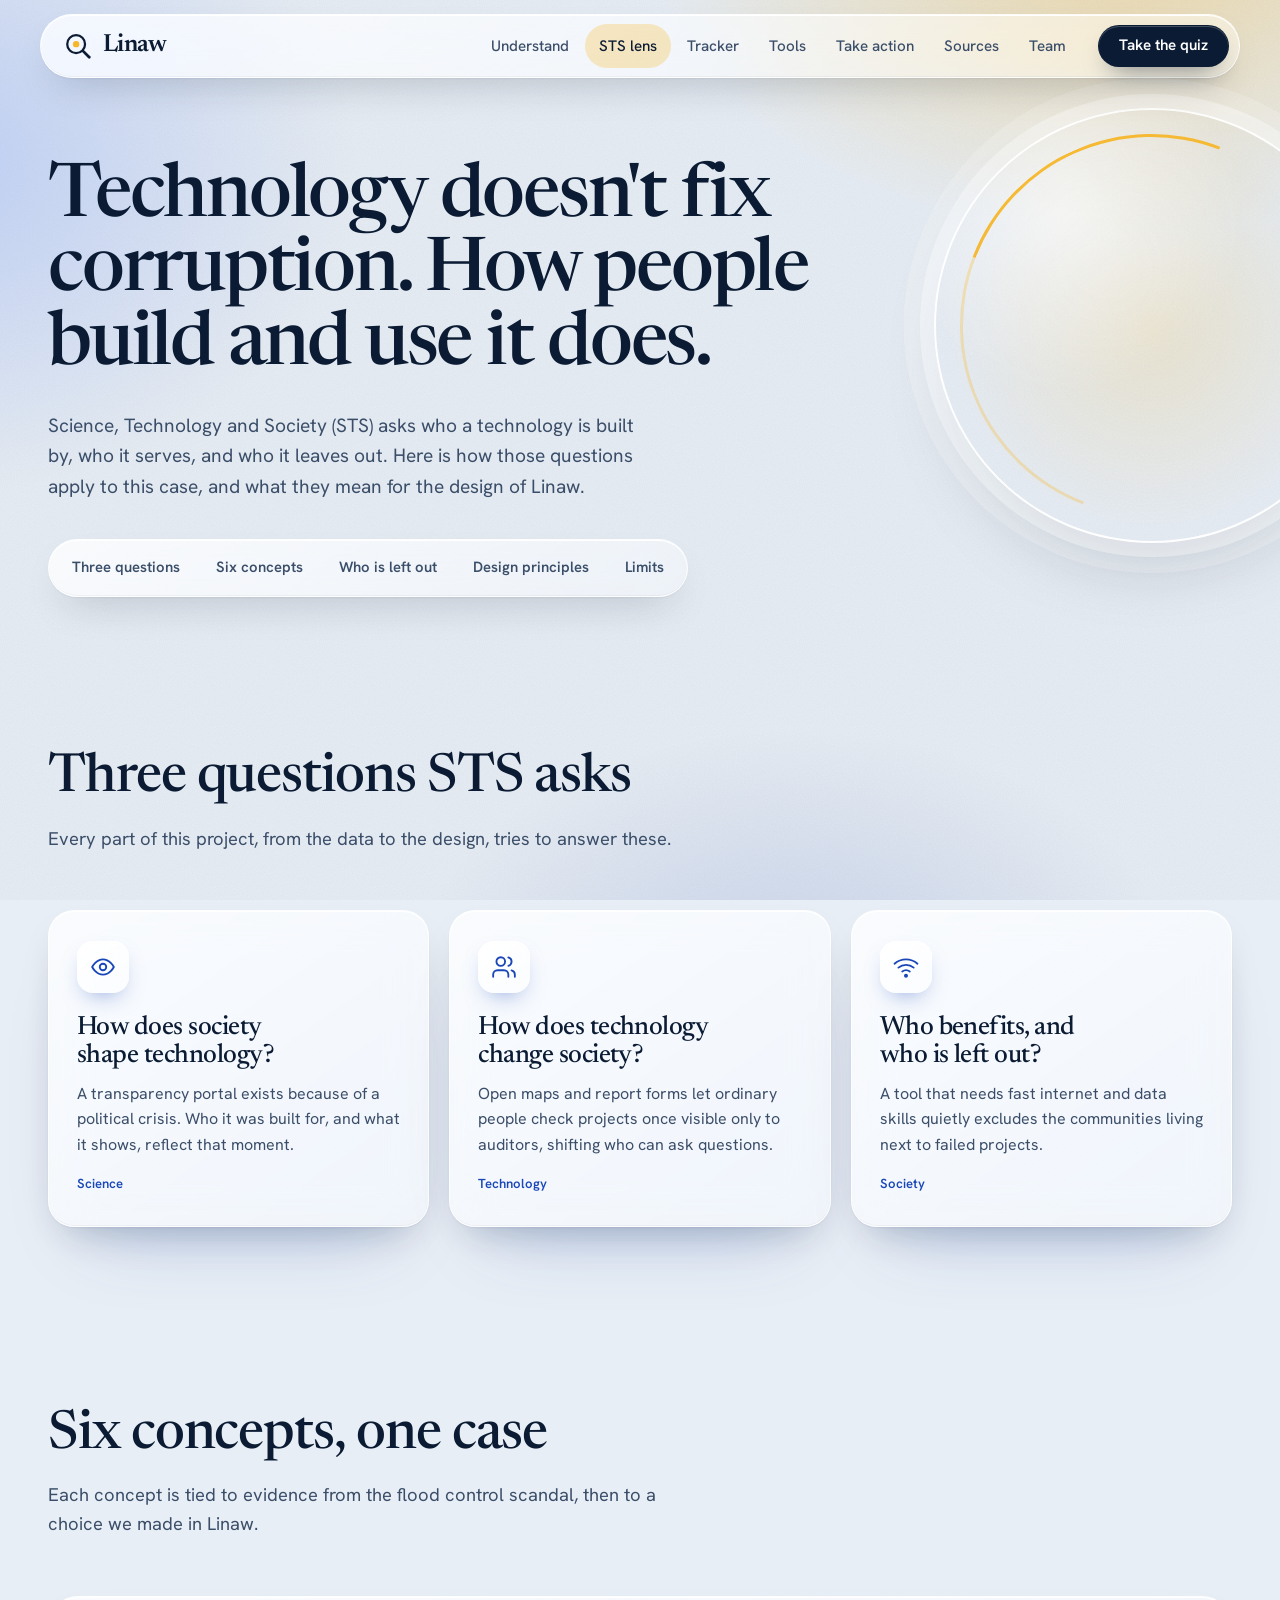
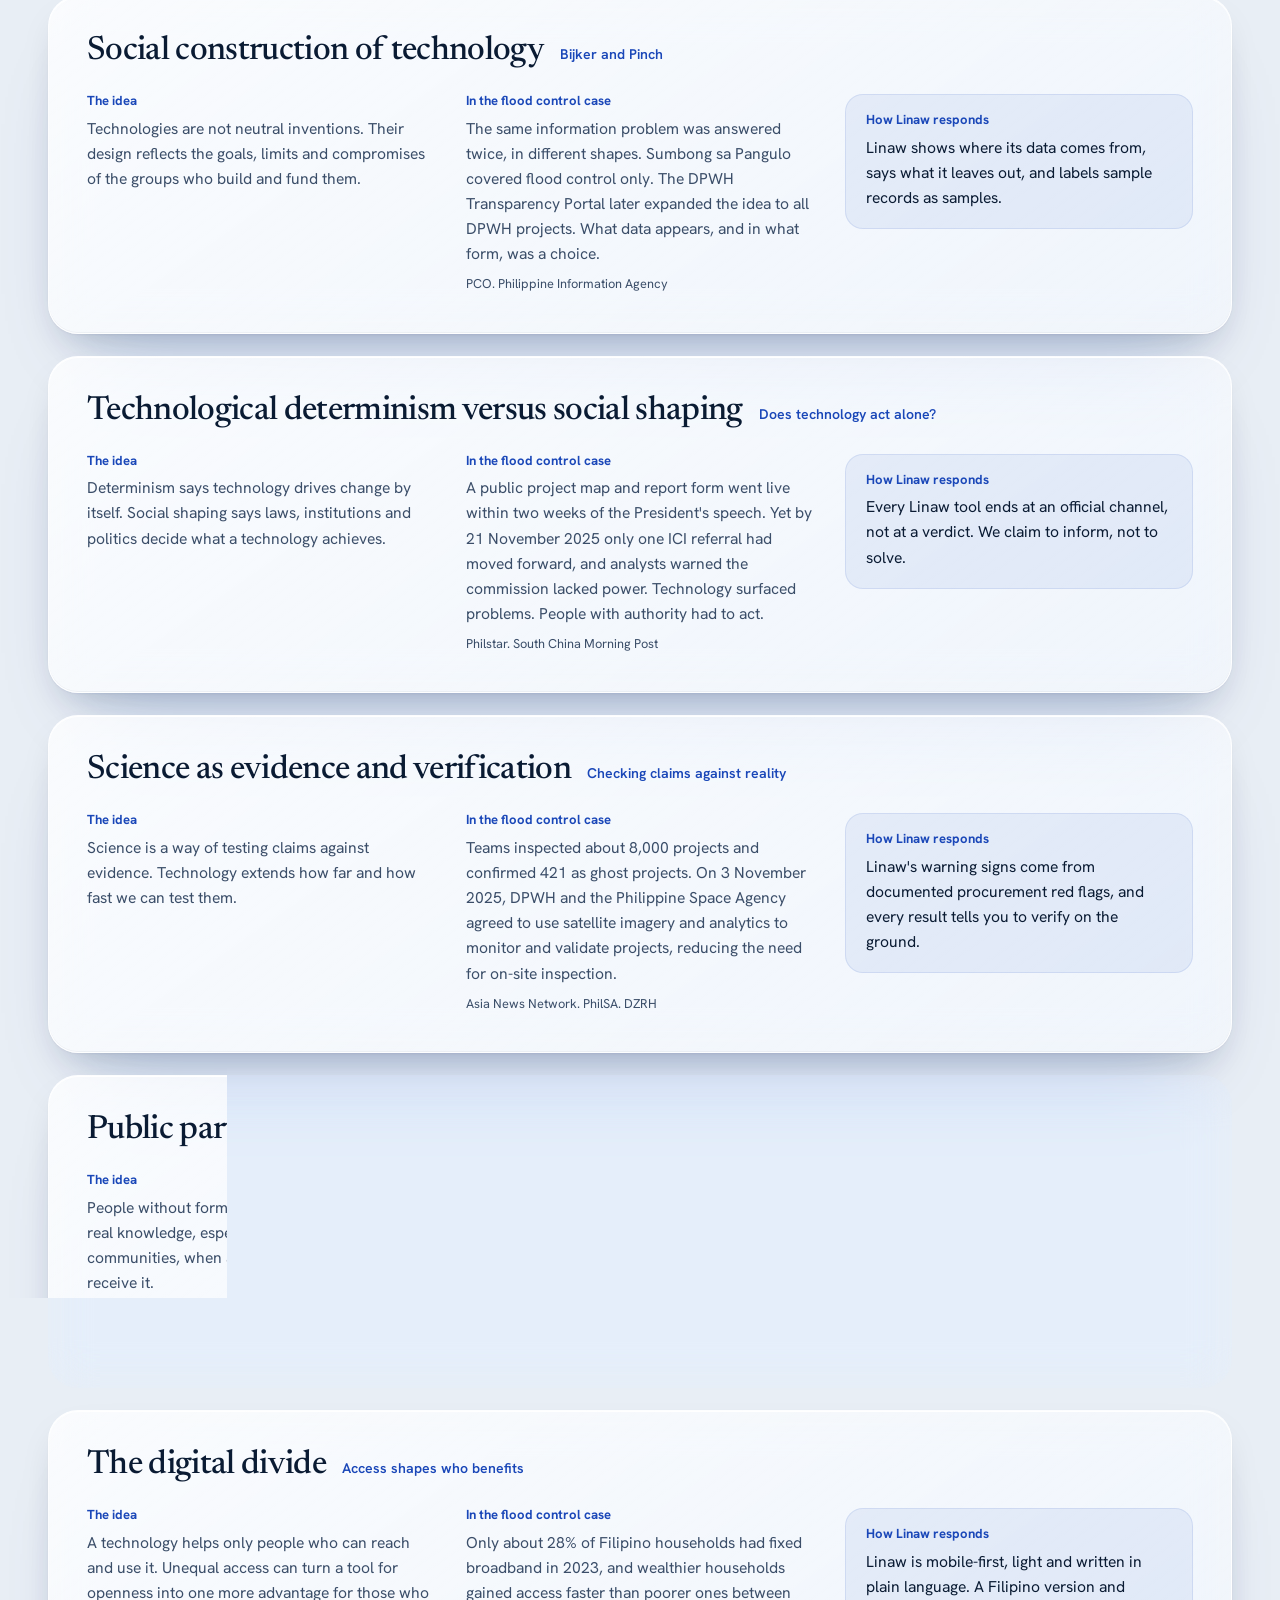
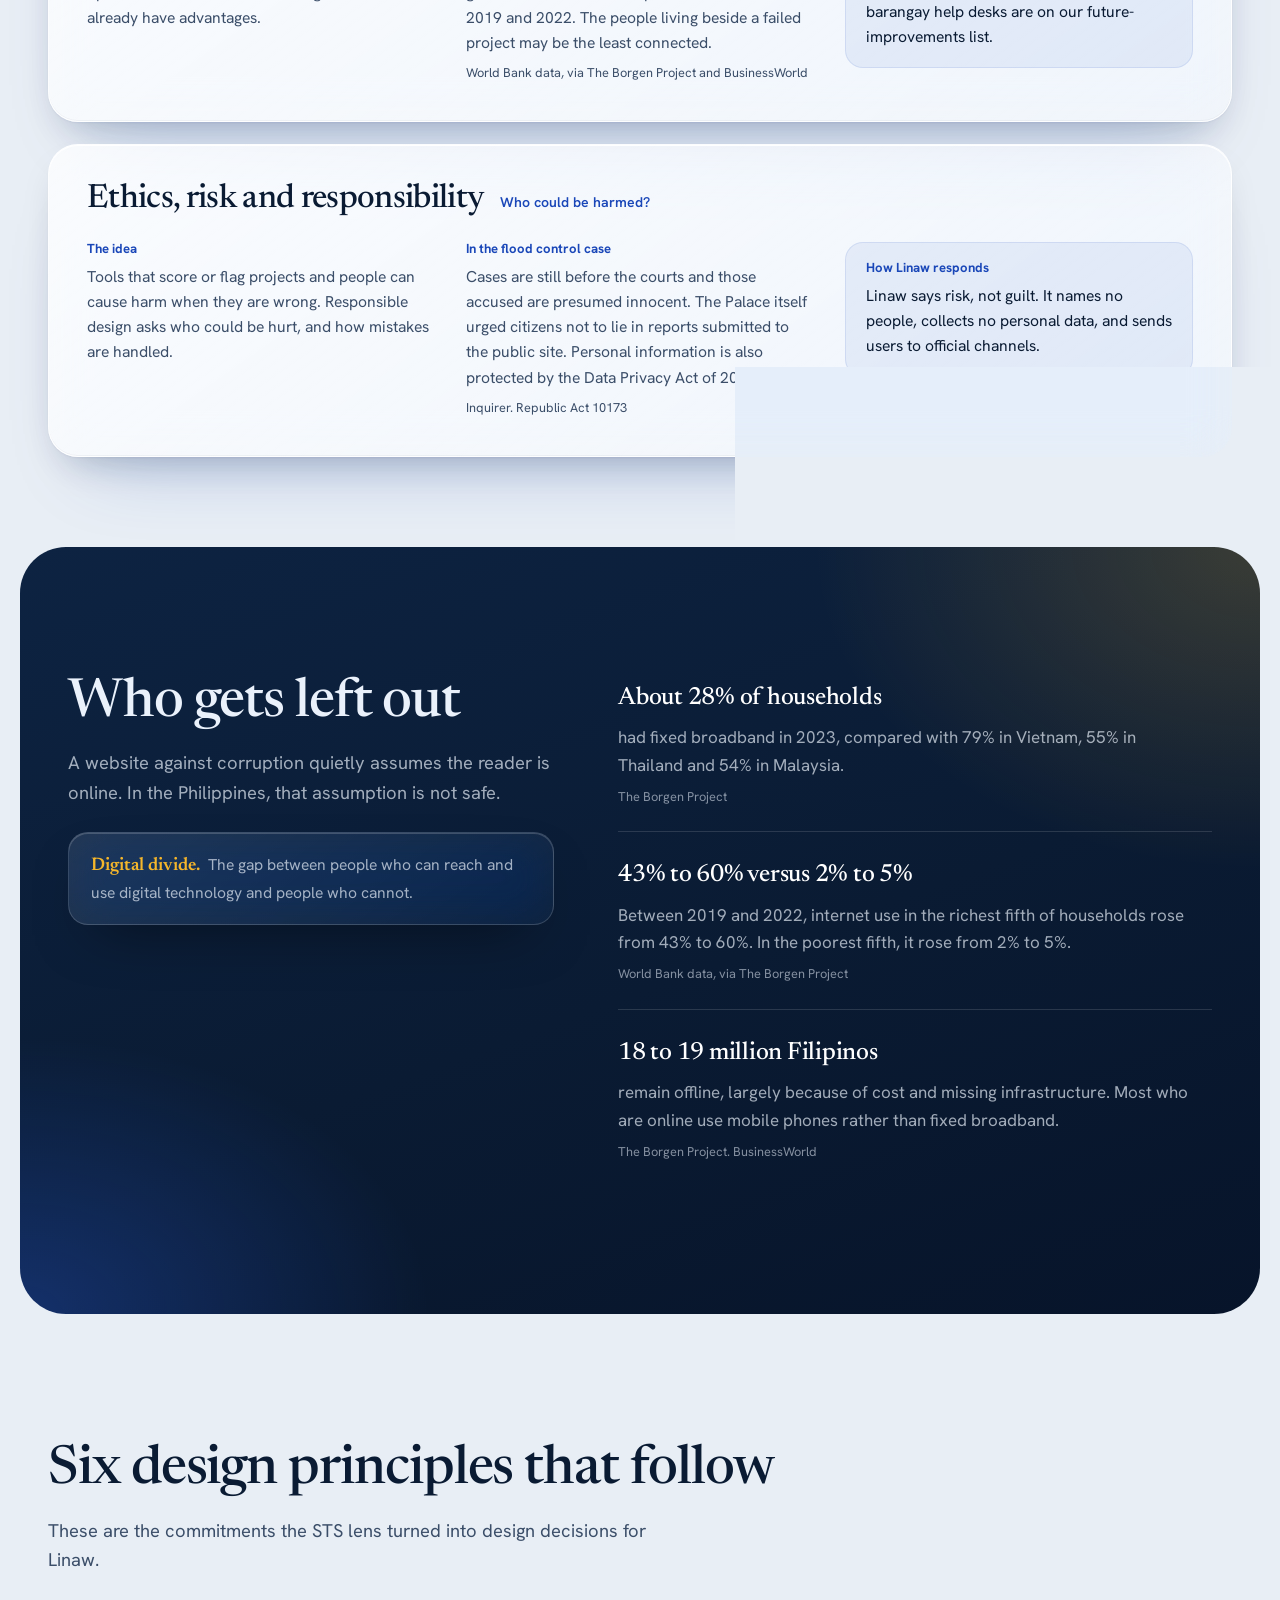
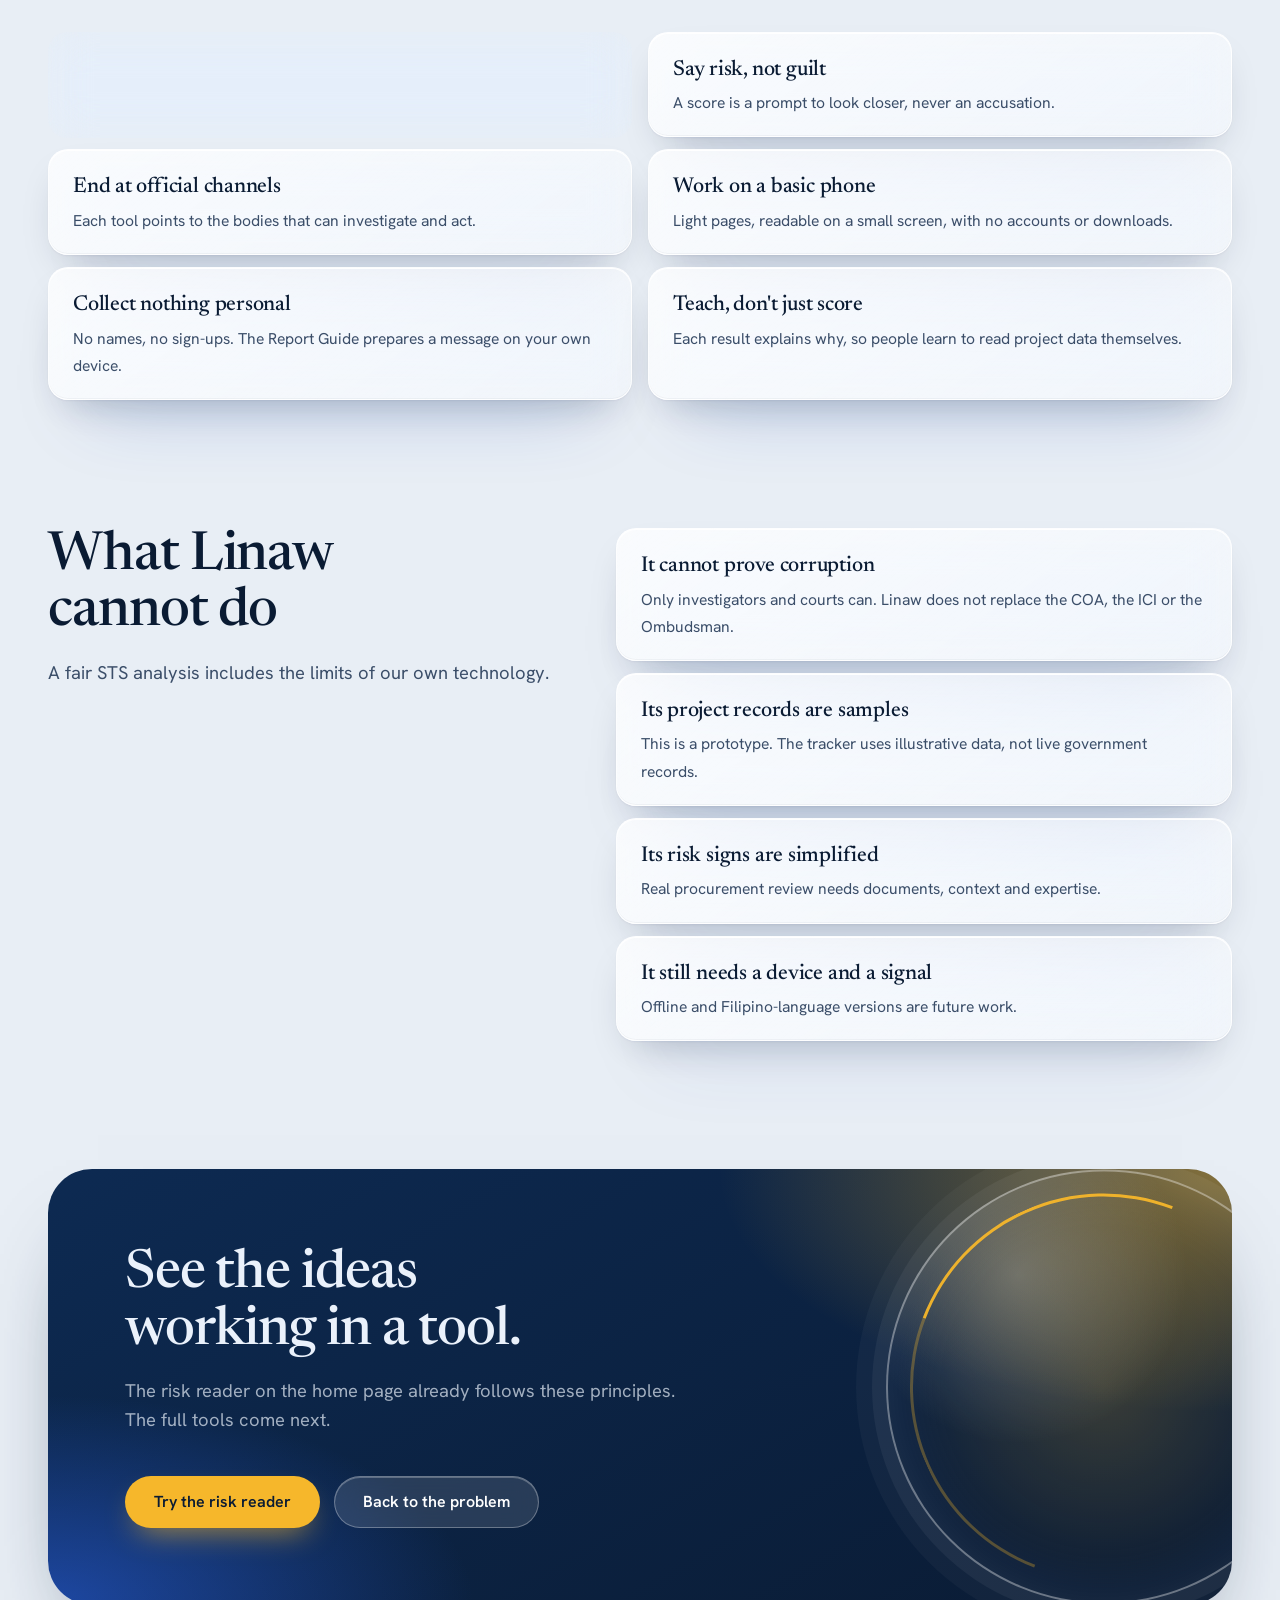
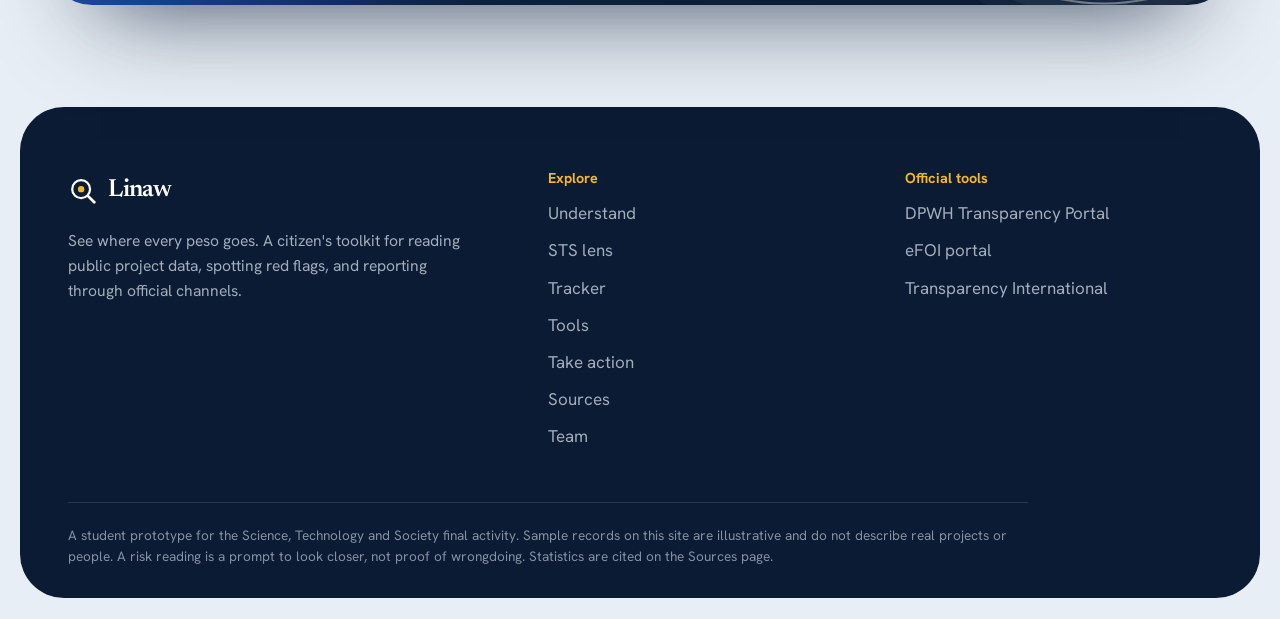
==== sts.html @ 89948772 "Add Understand and STS pages" ====
<!doctype html>
<html lang="en">
<head>
  <meta charset="utf-8">
  <meta name="viewport" content="width=device-width, initial-scale=1">
  <title>The STS lens | Linaw</title>
  <meta name="description" content="Six Science, Technology and Society concepts applied to the Philippine flood control corruption case, and how they shaped the design of Linaw.">
  <meta name="theme-color" content="#e8eef5">
  <link rel="icon" href="assets/favicon.svg" type="image/svg+xml">
  <link rel="preconnect" href="https://fonts.googleapis.com">
  <link rel="preconnect" href="https://fonts.gstatic.com" crossorigin>
  <link href="https://fonts.googleapis.com/css2?family=Hanken+Grotesk:wght@400;500;600;700&family=Newsreader:ital,opsz,wght@0,6..72,400..700;1,6..72,400..700&display=swap" rel="stylesheet">
  <link rel="stylesheet" href="css/styles.css">
  <script>document.documentElement.classList.add("js");</script>
</head>
<body>
  <div data-chrome="header"></div>

  <main id="main">

    <header class="page-hero">
      <div class="page-ring" aria-hidden="true"></div>
      <div class="wrap">
        <h1 class="page-title">Technology doesn't fix corruption. How people build and use it does.</h1>
        <p class="page-lede">Science, Technology and Society (STS) asks who a technology is built by, who it serves, and who it leaves out. Here is how those questions apply to this case, and what they mean for the design of Linaw.</p>
        <nav class="jump glass" aria-label="On this page">
          <a href="#questions">Three questions</a>
          <a href="#concepts">Six concepts</a>
          <a href="#left-out">Who is left out</a>
          <a href="#principles">Design principles</a>
          <a href="#limits">Limits</a>
        </nav>
      </div>
    </header>

    <!-- THREE QUESTIONS -->
    <section class="section section--tight" id="questions" aria-labelledby="questions-title">
      <div class="wrap">
        <div class="sec-head" data-focus>
          <h2 id="questions-title">Three questions STS asks</h2>
          <p>Every part of this project, from the data to the design, tries to answer these.</p>
        </div>
        <div class="trio">
          <article class="idea glass">
            <div class="idea__icon"><svg viewBox="0 0 24 24" aria-hidden="true"><path d="M2 12s3.6-7 10-7 10 7 10 7-3.6 7-10 7-10-7-10-7Z"/><circle cx="12" cy="12" r="3"/></svg></div>
            <h3>How does society shape technology?</h3>
            <p>A transparency portal exists because of a political crisis. Who it was built for, and what it shows, reflect that moment.</p>
            <small>Science</small>
          </article>
          <article class="idea glass">
            <div class="idea__icon"><svg viewBox="0 0 24 24" aria-hidden="true"><path d="M16 21v-2a4 4 0 0 0-4-4H6a4 4 0 0 0-4 4v2"/><circle cx="9" cy="7" r="4"/><path d="M22 21v-2a4 4 0 0 0-3-3.87"/><path d="M16 3.13a4 4 0 0 1 0 7.75"/></svg></div>
            <h3>How does technology change society?</h3>
            <p>Open maps and report forms let ordinary people check projects once visible only to auditors, shifting who can ask questions.</p>
            <small>Technology</small>
          </article>
          <article class="idea glass">
            <div class="idea__icon"><svg viewBox="0 0 24 24" aria-hidden="true"><path d="M5 12.55a11 11 0 0 1 14.08 0"/><path d="M1.42 9a16 16 0 0 1 21.16 0"/><path d="M8.53 16.11a6 6 0 0 1 6.95 0"/><circle cx="12" cy="20" r="1"/></svg></div>
            <h3>Who benefits, and who is left out?</h3>
            <p>A tool that needs fast internet and data skills quietly excludes the communities living next to failed projects.</p>
            <small>Society</small>
          </article>
        </div>
      </div>
    </section>

    <!-- SIX CONCEPTS -->
    <section class="section section--tight" id="concepts" aria-labelledby="concepts-title">
      <div class="wrap">
        <div class="sec-head" data-focus>
          <h2 id="concepts-title">Six concepts, one case</h2>
          <p>Each concept is tied to evidence from the flood control scandal, then to a choice we made in Linaw.</p>
        </div>

        <div class="concepts">

          <article class="concept glass">
            <div class="concept__head"><h3>Social construction of technology</h3><span>Bijker and Pinch</span></div>
            <div class="concept__grid">
              <div><h4>The idea</h4><p>Technologies are not neutral inventions. Their design reflects the goals, limits and compromises of the groups who build and fund them.</p></div>
              <div><h4>In the flood control case</h4><p>The same information problem was answered twice, in different shapes. Sumbong sa Pangulo covered flood control only. The DPWH Transparency Portal later expanded the idea to all DPWH projects. What data appears, and in what form, was a choice.</p><cite class="src">PCO. Philippine Information Agency</cite></div>
              <div><h4>How Linaw responds</h4><p>Linaw shows where its data comes from, says what it leaves out, and labels sample records as samples.</p></div>
            </div>
          </article>

          <article class="concept glass">
            <div class="concept__head"><h3>Technological determinism versus social shaping</h3><span>Does technology act alone?</span></div>
            <div class="concept__grid">
              <div><h4>The idea</h4><p>Determinism says technology drives change by itself. Social shaping says laws, institutions and politics decide what a technology achieves.</p></div>
              <div><h4>In the flood control case</h4><p>A public project map and report form went live within two weeks of the President's speech. Yet by 21 November 2025 only one ICI referral had moved forward, and analysts warned the commission lacked power. Technology surfaced problems. People with authority had to act.</p><cite class="src">Philstar. South China Morning Post</cite></div>
              <div><h4>How Linaw responds</h4><p>Every Linaw tool ends at an official channel, not at a verdict. We claim to inform, not to solve.</p></div>
            </div>
          </article>

          <article class="concept glass">
            <div class="concept__head"><h3>Science as evidence and verification</h3><span>Checking claims against reality</span></div>
            <div class="concept__grid">
              <div><h4>The idea</h4><p>Science is a way of testing claims against evidence. Technology extends how far and how fast we can test them.</p></div>
              <div><h4>In the flood control case</h4><p>Teams inspected about 8,000 projects and confirmed 421 as ghost projects. On 3 November 2025, DPWH and the Philippine Space Agency agreed to use satellite imagery and analytics to monitor and validate projects, reducing the need for on-site inspection.</p><cite class="src">Asia News Network. PhilSA. DZRH</cite></div>
              <div><h4>How Linaw responds</h4><p>Linaw's warning signs come from documented procurement red flags, and every result tells you to verify on the ground.</p></div>
            </div>
          </article>

          <article class="concept glass">
            <div class="concept__head"><h3>Public participation in science and technology</h3><span>Citizens as contributors</span></div>
            <div class="concept__grid">
              <div><h4>The idea</h4><p>People without formal expertise can contribute real knowledge, especially about their own communities, when a system is designed to receive it.</p></div>
              <div><h4>In the flood control case</h4><p>More than 20,000 reports arrived in three months. Reports could include photo or video proof and returned a reference number for tracking. The portal lets users tag a project as completed, defective, duplicate, unfinished or ghost.</p><cite class="src">Inquirer. PhilSTAR Life</cite></div>
              <div><h4>How Linaw responds</h4><p>The Report Guide teaches what makes a report useful: the place, the date, a photo, and exactly what looks wrong.</p></div>
            </div>
          </article>

          <article class="concept glass">
            <div class="concept__head"><h3>The digital divide</h3><span>Access shapes who benefits</span></div>
            <div class="concept__grid">
              <div><h4>The idea</h4><p>A technology helps only people who can reach and use it. Unequal access can turn a tool for openness into one more advantage for those who already have advantages.</p></div>
              <div><h4>In the flood control case</h4><p>Only about 28% of Filipino households had fixed broadband in 2023, and wealthier households gained access faster than poorer ones between 2019 and 2022. The people living beside a failed project may be the least connected.</p><cite class="src">World Bank data, via The Borgen Project and BusinessWorld</cite></div>
              <div><h4>How Linaw responds</h4><p>Linaw is mobile-first, light and written in plain language. A Filipino version and barangay help desks are on our future-improvements list.</p></div>
            </div>
          </article>

          <article class="concept glass">
            <div class="concept__head"><h3>Ethics, risk and responsibility</h3><span>Who could be harmed?</span></div>
            <div class="concept__grid">
              <div><h4>The idea</h4><p>Tools that score or flag projects and people can cause harm when they are wrong. Responsible design asks who could be hurt, and how mistakes are handled.</p></div>
              <div><h4>In the flood control case</h4><p>Cases are still before the courts and those accused are presumed innocent. The Palace itself urged citizens not to lie in reports submitted to the public site. Personal information is also protected by the Data Privacy Act of 2012.</p><cite class="src">Inquirer. Republic Act 10173</cite></div>
              <div><h4>How Linaw responds</h4><p>Linaw says risk, not guilt. It names no people, collects no personal data, and sends users to official channels.</p></div>
            </div>
          </article>

        </div>
      </div>
    </section>

    <!-- WHO IS LEFT OUT -->
    <section class="band--ink section" id="left-out" aria-labelledby="left-title">
      <div class="wrap two">
        <div>
          <div class="sec-head" data-focus style="margin-bottom:24px">
            <h2 id="left-title">Who gets left out</h2>
            <p>A website against corruption quietly assumes the reader is online. In the Philippines, that assumption is not safe.</p>
          </div>
          <div class="define glass glass--ink" style="margin-bottom:0"><strong>Digital divide.</strong> The gap between people who can reach and use digital technology and people who cannot.</div>
        </div>

        <div class="effects" data-ledger>
          <div class="effect">
            <strong>About 28% of households</strong>
            <p>had fixed broadband in 2023, compared with 79% in Vietnam, 55% in Thailand and 54% in Malaysia.</p>
            <cite class="src">The Borgen Project</cite>
          </div>
          <div class="effect">
            <strong>43% to 60% versus 2% to 5%</strong>
            <p>Between 2019 and 2022, internet use in the richest fifth of households rose from 43% to 60%. In the poorest fifth, it rose from 2% to 5%.</p>
            <cite class="src">World Bank data, via The Borgen Project</cite>
          </div>
          <div class="effect">
            <strong>18 to 19 million Filipinos</strong>
            <p>remain offline, largely because of cost and missing infrastructure. Most who are online use mobile phones rather than fixed broadband.</p>
            <cite class="src">The Borgen Project. BusinessWorld</cite>
          </div>
        </div>
      </div>
    </section>

    <!-- DESIGN PRINCIPLES -->
    <section class="section" id="principles" aria-labelledby="principles-title">
      <div class="wrap">
        <div class="sec-head" data-focus>
          <h2 id="principles-title">Six design principles that follow</h2>
          <p>These are the commitments the STS lens turned into design decisions for Linaw.</p>
        </div>
        <div class="facets grid2">
          <div class="facet glass"><strong>Show sources and gaps</strong><span>Every number is cited. Sample data is always labelled as sample.</span></div>
          <div class="facet glass"><strong>Say risk, not guilt</strong><span>A score is a prompt to look closer, never an accusation.</span></div>
          <div class="facet glass"><strong>End at official channels</strong><span>Each tool points to the bodies that can investigate and act.</span></div>
          <div class="facet glass"><strong>Work on a basic phone</strong><span>Light pages, readable on a small screen, with no accounts or downloads.</span></div>
          <div class="facet glass"><strong>Collect nothing personal</strong><span>No names, no sign-ups. The Report Guide prepares a message on your own device.</span></div>
          <div class="facet glass"><strong>Teach, don't just score</strong><span>Each result explains why, so people learn to read project data themselves.</span></div>
        </div>
      </div>
    </section>

    <!-- LIMITS -->
    <section class="section" id="limits" style="padding-top:0" aria-labelledby="limits-title">
      <div class="wrap two">
        <div>
          <div class="sec-head" data-focus style="margin-bottom:0">
            <h2 id="limits-title">What Linaw cannot do</h2>
            <p>A fair STS analysis includes the limits of our own technology.</p>
          </div>
        </div>
        <div class="facets">
          <div class="facet glass"><strong>It cannot prove corruption</strong><span>Only investigators and courts can. Linaw does not replace the COA, the ICI or the Ombudsman.</span></div>
          <div class="facet glass"><strong>Its project records are samples</strong><span>This is a prototype. The tracker uses illustrative data, not live government records.</span></div>
          <div class="facet glass"><strong>Its risk signs are simplified</strong><span>Real procurement review needs documents, context and expertise.</span></div>
          <div class="facet glass"><strong>It still needs a device and a signal</strong><span>Offline and Filipino-language versions are future work.</span></div>
        </div>
      </div>
    </section>

    <!-- NEXT -->
    <section class="wrap" aria-labelledby="next-title">
      <div class="cta">
        <div class="cta__lens" aria-hidden="true"></div>
        <h2 id="next-title">See the ideas working in a tool.</h2>
        <p>The risk reader on the home page already follows these principles. The full tools come next.</p>
        <div class="hero__actions">
          <a class="btn btn--gold" href="index.html#tools"><span>Try the risk reader</span></a>
          <a class="btn btn--glass" href="understand.html"><span>Back to the problem</span></a>
        </div>
      </div>
    </section>

  </main>

  <div data-chrome="footer"></div>
  <script src="js/main.js"></script>
</body>
</html>
---- css/styles.css ----
/* =========================================================
   LINAW — design system
   Concept: clarity vs. opacity. Public money should be easy to see.
   Palette: mist, ink navy, flag blue, sun gold, signal red.
   Type: Newsreader (display) + Hanken Grotesk (interface).
   ========================================================= */

:root {
  /* colour */
  --ink: #0a1b33;
  --ink-2: #14304f;
  --ink-soft: #3b4e69;
  --mist: #e8eef5;
  --mist-2: #dbe5f0;
  --paper: #ffffff;
  --blue: #1a47b8;
  --blue-2: #2f6bff;
  --gold: #f6b72b;
  --gold-deep: #b97f00;
  --red: #d8343f;
  --green: #10936f;
  --on-ink: #eaf1fb;
  --on-ink-soft: rgba(234, 241, 251, 0.68);

  /* type */
  --font-display: "Newsreader", "Iowan Old Style", "Palatino Linotype", Georgia, serif;
  --font-ui: "Hanken Grotesk", "Segoe UI", system-ui, -apple-system, sans-serif;
  --step--1: 0.875rem;
  --step-0: 1.0625rem;
  --step-1: 1.25rem;
  --step-2: 1.6rem;
  --step-3: clamp(1.8rem, 2.6vw, 2.3rem);
  --step-4: clamp(2.3rem, 4.2vw, 3.6rem);
  --step-5: clamp(2.85rem, 6.3vw, 5.9rem);

  /* shape + motion */
  --r-sm: 10px;
  --r-md: 18px;
  --r-lg: 28px;
  --ease: cubic-bezier(0.2, 0.7, 0.2, 1);
  --gutter: clamp(18px, 4vw, 48px);
  --section-y: clamp(72px, 10vw, 132px);
}

*, *::before, *::after { box-sizing: border-box; }

html {
  -webkit-text-size-adjust: 100%;
  scroll-behavior: smooth;
  background: var(--mist);
}

body {
  margin: 0;
  font-family: var(--font-ui);
  font-size: var(--step-0);
  line-height: 1.6;
  color: var(--ink);
  -webkit-font-smoothing: antialiased;
  text-rendering: optimizeLegibility;
  overflow-x: clip;
}

/* ambient light: sun from the top right, sea from the left */
body::before {
  content: "";
  position: fixed;
  inset: 0;
  z-index: -2;
  background:
    radial-gradient(60vw 55vh at 88% -8%, rgba(246, 183, 43, 0.38), transparent 62%),
    radial-gradient(55vw 60vh at -6% 18%, rgba(47, 107, 255, 0.22), transparent 62%),
    radial-gradient(50vw 50vh at 62% 112%, rgba(26, 71, 184, 0.16), transparent 62%),
    var(--mist);
}
/* fine paper grain */
body::after {
  content: "";
  position: fixed;
  inset: 0;
  z-index: -1;
  pointer-events: none;
  opacity: 0.07;
  mix-blend-mode: multiply;
  background-image: url("data:image/svg+xml;utf8,<svg xmlns='http://www.w3.org/2000/svg' width='160' height='160'><filter id='n'><feTurbulence type='fractalNoise' baseFrequency='.9' numOctaves='2' stitchTiles='stitch'/><feColorMatrix values='0 0 0 0 0  0 0 0 0 0  0 0 0 0 0  0 0 0 .55 0'/></filter><rect width='100%' height='100%' filter='url(%23n)'/></svg>");
}

img, svg { display: block; max-width: 100%; }
a { color: inherit; }
p { margin: 0; }

h1, h2, h3, h4 {
  margin: 0;
  font-family: var(--font-display);
  font-weight: 500;
  line-height: 1.05;
  letter-spacing: -0.02em;
  text-wrap: balance;
  font-optical-sizing: auto;
}

:focus-visible {
  outline: 3px solid var(--blue-2);
  outline-offset: 3px;
  border-radius: 6px;
}

::selection { background: var(--gold); color: var(--ink); }

.wrap {
  width: min(1240px, 100% - 2 * var(--gutter));
  margin-inline: auto;
}

.section { padding-block: var(--section-y); }
section[id] { scroll-margin-top: 96px; }

.skip {
  position: fixed;
  left: 16px;
  top: -80px;
  z-index: 100;
  background: var(--ink);
  color: #fff;
  padding: 12px 18px;
  border-radius: 12px;
  text-decoration: none;
  transition: top 0.2s;
}
.skip:focus { top: 14px; }

/* ---------- glass ---------- */
.glass {
  position: relative;
  isolation: isolate;
  border-radius: var(--r-lg);
  background: linear-gradient(145deg, rgba(255, 255, 255, 0.78), rgba(255, 255, 255, 0.42));
  border: 1px solid rgba(255, 255, 255, 0.78);
  -webkit-backdrop-filter: blur(22px) saturate(1.6);
  backdrop-filter: blur(22px) saturate(1.6);
  box-shadow:
    inset 0 1px 0 rgba(255, 255, 255, 0.95),
    inset 0 -1px 0 rgba(10, 27, 51, 0.04),
    0 1px 2px rgba(10, 27, 51, 0.05),
    0 18px 40px -18px rgba(10, 27, 51, 0.28),
    0 44px 80px -44px rgba(26, 71, 184, 0.28);
}
.glass::after {
  content: "";
  position: absolute;
  inset: 0;
  z-index: 0;
  border-radius: inherit;
  pointer-events: none;
  background: radial-gradient(380px circle at var(--mx, 50%) var(--my, 0%), rgba(255, 255, 255, 0.7), transparent 46%);
  opacity: 0;
  transition: opacity 0.35s var(--ease);
}
.glass:hover::after { opacity: 1; }
.glass > * { position: relative; z-index: 1; }

.glass--ink {
  background: linear-gradient(145deg, rgba(255, 255, 255, 0.11), rgba(255, 255, 255, 0.03));
  border-color: rgba(255, 255, 255, 0.16);
  box-shadow:
    inset 0 1px 0 rgba(255, 255, 255, 0.18),
    0 24px 60px -30px rgba(0, 0, 0, 0.7);
}
.glass--ink::after {
  background: radial-gradient(380px circle at var(--mx, 50%) var(--my, 0%), rgba(246, 183, 43, 0.16), transparent 46%);
}

/* ---------- buttons ---------- */
.btn {
  display: inline-flex;
  align-items: center;
  justify-content: center;
  height: 52px;
  padding: 0 28px;
  border-radius: 999px;
  border: 1px solid transparent;
  font: 600 1rem/1 var(--font-ui);
  text-decoration: none;
  cursor: pointer;
  position: relative;
  overflow: hidden;
  isolation: isolate;
  transition: transform 0.25s var(--ease), box-shadow 0.25s var(--ease), background-color 0.25s;
}
.btn > span { position: relative; z-index: 1; }
.btn--primary {
  background: var(--ink);
  color: #fff;
  box-shadow: inset 0 1px 0 rgba(255, 255, 255, 0.22), 0 12px 26px -12px rgba(10, 27, 51, 0.65);
}
.btn--primary::before {
  content: "";
  position: absolute;
  inset: 0;
  background: linear-gradient(110deg, transparent 30%, rgba(246, 183, 43, 0.6) 50%, transparent 70%);
  transform: translateX(-120%);
  transition: transform 0.75s var(--ease);
}
.btn--primary:hover { transform: translateY(-2px); box-shadow: inset 0 1px 0 rgba(255, 255, 255, 0.22), 0 18px 34px -12px rgba(10, 27, 51, 0.7), 0 0 0 4px rgba(246, 183, 43, 0.3); }
.btn--primary:hover::before { transform: translateX(120%); }
.btn--glass {
  color: var(--ink);
  background: rgba(255, 255, 255, 0.55);
  border-color: rgba(255, 255, 255, 0.85);
  -webkit-backdrop-filter: blur(14px);
  backdrop-filter: blur(14px);
  box-shadow: inset 0 1px 0 #fff, 0 10px 24px -14px rgba(10, 27, 51, 0.35);
}
.btn--glass:hover { transform: translateY(-2px); background: rgba(255, 255, 255, 0.85); box-shadow: inset 0 1px 0 #fff, 0 16px 30px -14px rgba(10, 27, 51, 0.4); }
.btn--gold { background: var(--gold); color: var(--ink); box-shadow: 0 14px 30px -12px rgba(246, 183, 43, 0.7); }
.btn--gold:hover { transform: translateY(-2px); box-shadow: 0 18px 36px -12px rgba(246, 183, 43, 0.9), 0 0 0 4px rgba(255, 255, 255, 0.25); }
.btn--sm { height: 42px; padding: 0 20px; font-size: 0.95rem; }

.linkbtn {
  appearance: none;
  background: none;
  border: 0;
  padding: 0;
  font: 600 0.95rem/1.2 var(--font-ui);
  color: var(--blue);
  cursor: pointer;
  text-decoration: underline;
  text-decoration-thickness: 2px;
  text-underline-offset: 5px;
  text-decoration-color: rgba(26, 71, 184, 0.35);
  transition: text-decoration-color 0.2s;
}
.linkbtn:hover { text-decoration-color: var(--blue); }

/* ---------- header ---------- */
.site-header {
  position: fixed;
  top: 14px;
  left: 0;
  right: 0;
  z-index: 50;
  display: flex;
  justify-content: center;
  padding-inline: 12px;
  pointer-events: none;
}
.nav {
  pointer-events: auto;
  width: min(1200px, 100%);
  height: 64px;
  display: flex;
  align-items: center;
  gap: 8px;
  padding: 0 10px 0 22px;
  border-radius: 999px;
  transition: background 0.3s, box-shadow 0.3s;
}
.nav::after { display: none; }
.site-header.is-scrolled .nav {
  background: linear-gradient(145deg, rgba(255, 255, 255, 0.9), rgba(255, 255, 255, 0.66));
  box-shadow: inset 0 1px 0 #fff, 0 22px 50px -22px rgba(10, 27, 51, 0.45);
}
.brand {
  display: inline-flex;
  align-items: center;
  gap: 10px;
  text-decoration: none;
  font-family: var(--font-display);
  font-size: 1.55rem;
  font-weight: 600;
  letter-spacing: -0.03em;
  margin-right: auto;
}
.brand svg { color: var(--ink); }
.nav__links { display: flex; align-items: center; gap: 2px; margin: 0; padding: 0; list-style: none; }
.nav__links a {
  display: block;
  padding: 10px 14px;
  border-radius: 999px;
  font-size: 0.95rem;
  font-weight: 500;
  color: var(--ink-soft);
  text-decoration: none;
  transition: background 0.2s, color 0.2s;
}
.nav__links a:hover { background: rgba(255, 255, 255, 0.7); color: var(--ink); }
.nav__links a[aria-current="page"] { color: var(--ink); background: rgba(246, 183, 43, 0.28); }
.nav__cta { margin-left: 10px; }
.nav__toggle {
  display: none;
  appearance: none;
  width: 46px;
  height: 46px;
  border: 0;
  border-radius: 50%;
  background: rgba(255, 255, 255, 0.7);
  cursor: pointer;
  color: var(--ink);
  margin-left: 6px;
}
.nav__toggle span, .nav__toggle span::before, .nav__toggle span::after {
  display: block;
  width: 18px;
  height: 2px;
  background: currentColor;
  border-radius: 2px;
  margin: auto;
  position: relative;
  transition: transform 0.3s var(--ease), background 0.2s;
}
.nav__toggle span::before, .nav__toggle span::after { content: ""; position: absolute; left: 0; }
.nav__toggle span::before { top: -6px; }
.nav__toggle span::after { top: 6px; }
.nav__toggle[aria-expanded="true"] span { background: transparent; }
.nav__toggle[aria-expanded="true"] span::before { transform: translateY(6px) rotate(45deg); }
.nav__toggle[aria-expanded="true"] span::after { transform: translateY(-6px) rotate(-45deg); }

@media (max-width: 1020px) {
  .nav__toggle { display: block; }
  .nav__cta { display: none; }
  .nav { position: relative; }
  .nav__links {
    position: absolute;
    top: calc(100% + 10px);
    left: 0;
    right: 0;
    flex-direction: column;
    align-items: stretch;
    padding: 12px;
    border-radius: 24px;
    background: #ffffff;
    border: 1px solid #fff;
    box-shadow: 0 30px 60px -24px rgba(10, 27, 51, 0.5);
    opacity: 0;
    visibility: hidden;
    transform: translateY(-8px);
    transition: opacity 0.25s, transform 0.25s var(--ease), visibility 0.25s;
  }
  .nav__links.is-open { opacity: 1; visibility: visible; transform: none; }
  .nav__links a { padding: 14px 18px; font-size: 1.05rem; }
}

/* ---------- hero + the lens ---------- */
.hero {
  position: relative;
  min-height: 100svh;
  padding: clamp(118px, 15vh, 160px) 0 clamp(56px, 8vh, 96px);
  display: flex;
  align-items: center;
  --lr: 128px;
  touch-action: pan-y;
  overflow: clip;
}
.hero__grid {
  display: grid;
  grid-template-columns: minmax(0, 1.12fr) minmax(0, 0.88fr);
  gap: clamp(36px, 5vw, 84px);
  align-items: center;
}
.hero__title {
  font-size: var(--step-5);
  line-height: 0.98;
  letter-spacing: -0.03em;
  font-weight: 500;
}
.hero__title .w { display: inline-block; }
.hero__sub {
  margin-top: clamp(22px, 3vw, 34px);
  max-width: 33em;
  font-size: clamp(1.08rem, 1.5vw, 1.25rem);
  color: var(--ink-soft);
}
.hero__actions { display: flex; flex-wrap: wrap; gap: 14px; margin-top: clamp(26px, 3.4vw, 40px); }
.lens-bar { display: flex; flex-wrap: wrap; align-items: center; gap: 10px 20px; margin-top: 30px; color: var(--ink-soft); font-size: 0.95rem; }

/* the redaction: a bar over real text, with a hole where the lens is */
.redact { position: relative; display: inline-block; padding: 0.02em 0.12em; margin: -0.02em -0.12em; }
.js .redact::after {
  content: "";
  position: absolute;
  inset: 0;
  background: var(--ink);
  border-radius: 0.1em;
  -webkit-mask-image: radial-gradient(circle at var(--hx, -999px) var(--hy, -999px), transparent 0, transparent calc(var(--lr) - 1px), #000 var(--lr));
  mask-image: radial-gradient(circle at var(--hx, -999px) var(--hy, -999px), transparent 0, transparent calc(var(--lr) - 1px), #000 var(--lr));
  transition: opacity 0.6s var(--ease);
}
.hero__title .redact { background: linear-gradient(transparent 68%, rgba(246, 183, 43, 0.7) 68%); }
.redact--flag { color: var(--red); font-weight: 700; }
.hero.is-clear .redact::after { opacity: 0; }

.lens {
  position: absolute;
  left: 0;
  top: 0;
  z-index: 20;
  width: calc(var(--lr) * 2);
  height: calc(var(--lr) * 2);
  border-radius: 50%;
  pointer-events: none;
  opacity: 0;
  transition: opacity 0.5s;
  will-change: transform;
  border: 2px solid rgba(255, 255, 255, 0.95);
  background: radial-gradient(circle at 30% 24%, rgba(255, 255, 255, 0.2), rgba(255, 255, 255, 0) 30%);
  box-shadow:
    inset 0 0 0 1px rgba(10, 27, 51, 0.1),
    inset 0 0 22px rgba(255, 255, 255, 0.16),
    0 0 0 6px rgba(255, 255, 255, 0.26),
    0 30px 60px -22px rgba(10, 27, 51, 0.5);
  -webkit-backdrop-filter: contrast(1.08) saturate(1.2);
  backdrop-filter: contrast(1.08) saturate(1.2);
}
.lens::before {
  content: "";
  position: absolute;
  inset: 10px;
  border-radius: 50%;
  border: 2px solid transparent;
  border-top-color: rgba(246, 183, 43, 0.95);
  border-left-color: rgba(246, 183, 43, 0.35);
  transform: rotate(-24deg);
}
.hero.has-lens .lens { opacity: 1; }
.hero.is-clear .lens { opacity: 0; }

/* the evidence: illustrative documents */
.dossier { position: relative; display: grid; gap: 0; }
.sheet { padding: clamp(20px, 2.4vw, 30px); border-radius: 24px; }
.sheet--a { transform: rotate(-1.4deg); }
.sheet--b { transform: rotate(1.8deg) translateX(clamp(8px, 3vw, 36px)); margin-top: -18px; }
.sheet__head { display: flex; align-items: center; justify-content: space-between; gap: 12px; margin-bottom: 14px; }
.sheet__title { font-family: var(--font-display); font-size: 1.45rem; font-weight: 600; letter-spacing: -0.02em; }
.chip {
  display: inline-flex;
  align-items: center;
  gap: 6px;
  padding: 5px 12px;
  border-radius: 999px;
  font-size: 0.78rem;
  font-weight: 600;
  background: rgba(10, 27, 51, 0.07);
  color: var(--ink-soft);
}
.rows { margin: 0; }
.rows div {
  display: grid;
  grid-template-columns: 8.2em minmax(0, 1fr);
  gap: 12px;
  padding: 11px 0;
  border-top: 1px solid rgba(10, 27, 51, 0.09);
  align-items: baseline;
}
.rows dt { font-size: 0.88rem; color: var(--ink-soft); }
.rows dd { margin: 0; font-weight: 600; }
.verdict {
  margin-top: 6px;
  padding: 14px 16px;
  border-radius: 16px;
  background: rgba(216, 52, 63, 0.08);
  border: 1px solid rgba(216, 52, 63, 0.18);
  font-size: 0.95rem;
}

/* entrance: one orchestrated moment, everything comes into focus */
@keyframes focus-in {
  from { opacity: 0; filter: blur(14px); transform: translateY(0.12em); }
  to { opacity: 1; filter: blur(0); transform: none; }
}
@keyframes sheet-in {
  from { opacity: 0; filter: blur(12px); translate: 0 24px; }
  to { opacity: 1; filter: blur(0); translate: 0 0; }
}
.js .hero .w { opacity: 0; animation: focus-in 0.95s var(--ease) forwards; animation-delay: calc(var(--i, 0) * 75ms + 150ms); }
.js .hero .rise { opacity: 0; animation: focus-in 0.9s var(--ease) forwards; animation-delay: calc(var(--d, 0) * 1ms + 700ms); }
.js .hero .sheet { opacity: 0; animation: sheet-in 1s var(--ease) forwards; animation-delay: calc(var(--d, 0) * 1ms + 900ms); }

/* scroll: headings sharpen as they arrive */
.ready [data-focus] { opacity: 0; filter: blur(10px); transition: opacity 0.9s var(--ease), filter 0.9s var(--ease); }
.ready [data-focus].is-in { opacity: 1; filter: blur(0); }

@media (max-width: 960px) {
  .hero { min-height: auto; --lr: 92px; }
  .hero__grid { grid-template-columns: 1fr; }
  .sheet--b { transform: rotate(1.2deg); }
}

/* ---------- section headings ---------- */
.sec-head { max-width: 46rem; margin-bottom: clamp(32px, 5vw, 56px); }
.sec-head h2 { font-size: var(--step-4); }
.sec-head p { margin-top: 18px; max-width: 40rem; font-size: 1.15rem; color: var(--ink-soft); }
.band--ink .sec-head p { color: var(--on-ink-soft); }

/* ---------- ink band: the problem ---------- */
.band--ink {
  position: relative;
  margin-inline: clamp(8px, 1.6vw, 22px);
  border-radius: clamp(26px, 4vw, 46px);
  color: var(--on-ink);
  background:
    radial-gradient(60% 70% at 100% 0%, rgba(246, 183, 43, 0.2), transparent 60%),
    radial-gradient(55% 60% at 0% 100%, rgba(47, 107, 255, 0.28), transparent 60%),
    linear-gradient(160deg, #0d2342, var(--ink) 55%, #07142a);
  overflow: hidden;
}
.problem { display: grid; grid-template-columns: minmax(0, 0.84fr) minmax(0, 1.16fr); gap: clamp(32px, 5vw, 76px); align-items: start; }
.problem .sec-head { margin-bottom: 28px; }
.define {
  padding: 18px 22px;
  border-radius: 20px;
  font-size: 0.98rem;
  color: var(--on-ink-soft);
  margin-bottom: 22px;
}
.define strong { color: var(--gold); font-family: var(--font-display); font-size: 1.15rem; font-weight: 600; margin-right: 4px; }

.compare { padding: 24px 26px 26px; border-radius: 24px; }
.compare h3 { font-size: 1.35rem; margin-bottom: 18px; color: #fff; }
.bar { display: grid; grid-template-columns: 8.6rem minmax(0, 1fr) 2.4rem; gap: 14px; align-items: center; margin-top: 14px; font-size: 0.93rem; }
.bar__label { color: var(--on-ink-soft); }
.bar__track { height: 10px; border-radius: 999px; background: rgba(255, 255, 255, 0.1); overflow: hidden; }
.bar__fill { display: block; height: 100%; width: 0; border-radius: inherit; background: linear-gradient(90deg, #5b83e6, #8fb0ff); transition: width 1.5s var(--ease); }
.bar__val { font-family: var(--font-display); font-size: 1.2rem; text-align: right; font-variant-numeric: lining-nums tabular-nums; }
.bar--ph .bar__label, .bar--ph .bar__val { color: var(--gold); font-weight: 600; }
.bar--ph .bar__fill { background: linear-gradient(90deg, #e8a000, var(--gold)); box-shadow: 0 0 18px rgba(246, 183, 43, 0.7); }
.is-in .bar__fill { width: var(--w); }
.compare__note { margin-top: 18px; font-size: 0.82rem; color: var(--on-ink-soft); }

.ledger { padding: clamp(6px, 1vw, 12px) clamp(22px, 3vw, 40px); border-radius: 30px; }
.ledger__row {
  position: relative;
  display: grid;
  grid-template-columns: minmax(0, 1fr) auto;
  align-items: end;
  gap: 8px 24px;
  padding: 28px 0;
  border-bottom: 1px solid rgba(255, 255, 255, 0.13);
}
.ledger__row:last-child { border-bottom: 0; }
.ledger__row::before {
  content: "";
  position: absolute;
  left: -22px;
  top: 22px;
  bottom: 22px;
  width: 3px;
  border-radius: 3px;
  background: var(--gold);
  transform: scaleY(0);
  transition: transform 0.4s var(--ease);
}
.ledger__row:hover::before { transform: scaleY(1); }
.ledger__label strong { display: block; font-family: var(--font-display); font-weight: 500; font-size: 1.45rem; color: #fff; letter-spacing: -0.01em; line-height: 1.15; margin-bottom: 6px; }
.ledger__label span { color: var(--on-ink-soft); font-size: 0.98rem; display: block; max-width: 32rem; }
.ledger__value { font-family: var(--font-display); font-size: clamp(2.1rem, 3.6vw, 3.3rem); line-height: 1; color: var(--gold); white-space: nowrap; font-variant-numeric: lining-nums tabular-nums; letter-spacing: -0.03em; text-align: right; }
.ledger__value small { font-size: 0.36em; letter-spacing: 0; color: #fff; opacity: 0.85; margin-left: 0.25em; font-family: var(--font-ui); font-weight: 600; }
.ledger__value .pre { margin: 0 0.5em 0 0; font-size: 0.3em; }
.ledger__src { grid-column: 1 / -1; font-size: 0.8rem; color: rgba(234, 241, 251, 0.5); }

@media (max-width: 960px) {
  .problem { grid-template-columns: 1fr; }
  .ledger__row { grid-template-columns: 1fr; }
  .ledger__value { text-align: left; }
  .ledger__row::before { left: -14px; }
}
@media (max-width: 520px) {
  .bar { grid-template-columns: 6.4rem minmax(0, 1fr) 2rem; gap: 10px; }
}

/* ---------- the five checkpoints ---------- */
.steps { position: relative; display: grid; grid-template-columns: repeat(5, minmax(0, 1fr)); gap: 18px; margin: 0; padding: 0; list-style: none; }
.steps::before {
  content: "";
  position: absolute;
  left: 23px;
  right: 23px;
  top: 22px;
  height: 2px;
  background: linear-gradient(90deg, var(--blue), var(--gold));
  opacity: 0.55;
}
.step { position: relative; padding-top: 58px; }
.step__node {
  position: absolute;
  top: 0;
  left: 0;
  width: 46px;
  height: 46px;
  display: grid;
  place-items: center;
  border-radius: 50%;
  background: var(--ink);
  color: #fff;
  font-family: var(--font-display);
  font-size: 1.2rem;
  font-weight: 600;
  box-shadow: 0 0 0 6px rgba(255, 255, 255, 0.65), 0 12px 24px -8px rgba(10, 27, 51, 0.55);
  transition: background 0.3s, color 0.3s, transform 0.3s var(--ease);
}
.step:hover .step__node { background: var(--gold); color: var(--ink); transform: scale(1.08); }
.step .glass { height: 100%; padding: 22px 20px 24px; border-radius: 22px; transition: transform 0.35s var(--ease), box-shadow 0.35s; }
.step:hover .glass { transform: translateY(-5px); }
.step h3 { font-size: 1.55rem; margin-bottom: 12px; }
.step h4 { font-family: var(--font-ui); font-size: 0.82rem; font-weight: 700; letter-spacing: 0; color: var(--ink-soft); margin: 14px 0 4px; }
.step p { font-size: 0.95rem; line-height: 1.5; }
.step .fix { color: var(--blue); font-weight: 500; }

@media (max-width: 1100px) {
  .steps { grid-template-columns: 1fr; gap: 22px; }
  .steps::before { left: 22px; right: auto; top: 22px; bottom: 22px; width: 2px; height: auto; background: linear-gradient(180deg, var(--blue), var(--gold)); }
  .step { padding: 0 0 0 66px; }
}

/* ---------- tools + live risk reader ---------- */
.split { display: grid; grid-template-columns: minmax(0, 1fr) minmax(0, 1fr); gap: clamp(28px, 5vw, 72px); align-items: start; }
.toollist { display: grid; gap: 14px; }
.tool {
  display: grid;
  gap: 4px;
  padding: 22px 26px;
  border-radius: 22px;
  text-decoration: none;
  transition: transform 0.35s var(--ease);
}
.tool:hover { transform: translateX(6px); }
.tool strong { font-family: var(--font-display); font-size: 1.5rem; font-weight: 500; letter-spacing: -0.015em; }
.tool span { color: var(--ink-soft); font-size: 0.98rem; }
.tool em { font-style: normal; font-weight: 600; font-size: 0.92rem; color: var(--blue); margin-top: 6px; text-decoration: underline; text-decoration-color: rgba(26, 71, 184, 0.3); text-underline-offset: 4px; text-decoration-thickness: 2px; }
.tool:hover em { text-decoration-color: var(--blue); }

.meter { padding: clamp(22px, 3vw, 34px); position: sticky; top: 96px; }
.meter h3 { font-size: 1.75rem; }
.meter__lead { margin-top: 8px; color: var(--ink-soft); font-size: 0.98rem; }
.chips { display: flex; flex-wrap: wrap; gap: 8px; margin: 20px 0 6px; }
.flag {
  appearance: none;
  font: 500 0.92rem/1.25 var(--font-ui);
  color: var(--ink);
  text-align: left;
  padding: 10px 16px;
  border-radius: 999px;
  border: 1px solid rgba(10, 27, 51, 0.16);
  background: rgba(255, 255, 255, 0.6);
  cursor: pointer;
  transition: transform 0.2s var(--ease), background 0.2s, border-color 0.2s, box-shadow 0.2s, color 0.2s;
}
.flag:hover { transform: translateY(-2px); border-color: var(--ink); background: #fff; }
.flag[aria-pressed="true"] { background: var(--ink); color: #fff; border-color: var(--ink); box-shadow: 0 10px 22px -10px rgba(10, 27, 51, 0.7); }

.gauge { position: relative; width: min(100%, 340px); margin: 14px auto 0; }
.gauge svg { width: 100%; height: auto; overflow: visible; }
.gauge__track { fill: none; stroke: rgba(10, 27, 51, 0.1); stroke-width: 14; stroke-linecap: round; }
.gauge__fill { fill: none; stroke: var(--green); stroke-width: 14; stroke-linecap: round; transition: stroke-dasharray 0.7s var(--ease), stroke 0.4s; }
.gauge__needle { transform-box: view-box; transform-origin: 100px 100px; transition: transform 0.8s cubic-bezier(0.3, 1.4, 0.5, 1); }
.gauge__readout { text-align: center; margin-top: -2px; }
.gauge__score { font-family: var(--font-display); font-size: 3rem; line-height: 1; font-weight: 600; font-variant-numeric: lining-nums tabular-nums; letter-spacing: -0.03em; }
.meter[data-level="mid"] .gauge__fill { stroke: var(--gold); }
.meter[data-level="high"] .gauge__fill { stroke: var(--red); }
.meter__level { text-align: center; margin-top: 12px; font-weight: 700; }
.meter[data-level="low"] .meter__level { color: var(--green); }
.meter[data-level="mid"] .meter__level { color: var(--gold-deep); }
.meter[data-level="high"] .meter__level { color: var(--red); }
.meter__why { margin: 14px 0 0; padding: 0; list-style: none; display: grid; gap: 8px; font-size: 0.93rem; color: var(--ink-soft); min-height: 3.2em; }
.meter__why li { padding-left: 22px; position: relative; }
.meter__why li::before { content: ""; position: absolute; left: 3px; top: 0.55em; width: 9px; height: 9px; border-radius: 50%; background: var(--gold); box-shadow: 0 0 0 4px rgba(246, 183, 43, 0.25); }
.meter__why li.is-empty::before { display: none; }
.meter__why li.is-empty { padding-left: 0; }
.meter__note { margin-top: 16px; padding-top: 14px; border-top: 1px solid rgba(10, 27, 51, 0.1); font-size: 0.82rem; color: var(--ink-soft); }

@media (max-width: 960px) {
  .split { grid-template-columns: 1fr; }
  .meter { position: relative; top: 0; }
}

/* ---------- STS lens ---------- */
.trio { display: grid; grid-template-columns: repeat(3, minmax(0, 1fr)); gap: 20px; }
.idea { padding: 30px 28px 32px; border-radius: 26px; transition: transform 0.4s var(--ease); }
.idea:hover { transform: translateY(-6px); }
.idea__icon {
  width: 52px;
  height: 52px;
  display: grid;
  place-items: center;
  border-radius: 16px;
  margin-bottom: 22px;
  color: var(--blue);
  background: linear-gradient(145deg, #fff, rgba(255, 255, 255, 0.4));
  box-shadow: inset 0 1px 0 #fff, 0 10px 22px -10px rgba(26, 71, 184, 0.5);
}
.idea__icon svg { width: 26px; height: 26px; fill: none; stroke: currentColor; stroke-width: 1.7; stroke-linecap: round; stroke-linejoin: round; }
.idea h3 { font-size: 1.65rem; margin-bottom: 10px; }
.idea p { color: var(--ink-soft); font-size: 1rem; }
.idea small { display: block; margin-top: 16px; font-size: 0.82rem; font-weight: 600; color: var(--blue); }
.more { margin-top: 34px; }
@media (max-width: 960px) { .trio { grid-template-columns: 1fr; } }

/* ---------- closing call to action ---------- */
.cta {
  position: relative;
  text-align: left;
  padding: clamp(36px, 6vw, 80px);
  border-radius: clamp(28px, 4vw, 44px);
  color: var(--on-ink);
  overflow: hidden;
  background:
    radial-gradient(70% 90% at 100% 0%, rgba(246, 183, 43, 0.5), transparent 62%),
    radial-gradient(60% 80% at 0% 100%, rgba(47, 107, 255, 0.5), transparent 60%),
    linear-gradient(150deg, #0d2a52, var(--ink));
  box-shadow: 0 50px 90px -50px rgba(10, 27, 51, 0.8);
}
.cta > :not(.cta__lens) { position: relative; z-index: 1; }
.cta__lens {
  position: absolute;
  z-index: 0;
  right: clamp(-130px, -7vw, -40px);
  top: 50%;
  width: clamp(240px, 34vw, 460px);
  aspect-ratio: 1;
  transform: translateY(-50%);
  border-radius: 50%;
  pointer-events: none;
  border: 2px solid rgba(255, 255, 255, 0.4);
  background:
    radial-gradient(circle at 30% 24%, rgba(255, 255, 255, 0.24), transparent 38%),
    radial-gradient(circle, rgba(246, 183, 43, 0.2), transparent 68%);
  box-shadow: inset 0 0 70px rgba(255, 255, 255, 0.1), 0 0 0 14px rgba(255, 255, 255, 0.05), 0 0 0 30px rgba(255, 255, 255, 0.03);
}
.cta__lens::before { content: ""; position: absolute; inset: 22px; border-radius: 50%; border: 3px solid transparent; border-top-color: rgba(246, 183, 43, 0.95); border-left-color: rgba(246, 183, 43, 0.3); transform: rotate(-24deg); }
.cta h2 { font-size: var(--step-4); max-width: 17ch; }
.cta p { margin-top: 18px; max-width: 36rem; font-size: 1.15rem; color: var(--on-ink-soft); }
.cta .hero__actions .btn--glass { color: #fff; background: rgba(255, 255, 255, 0.12); border-color: rgba(255, 255, 255, 0.3); box-shadow: inset 0 1px 0 rgba(255, 255, 255, 0.25); }
.cta .hero__actions .btn--glass:hover { background: rgba(255, 255, 255, 0.22); }

/* ---------- footer ---------- */
.site-footer { margin: clamp(60px, 8vw, 110px) clamp(8px, 1.6vw, 22px) clamp(8px, 1.6vw, 22px); padding: clamp(36px, 5vw, 64px) 0 30px; border-radius: clamp(26px, 4vw, 44px); background: var(--ink); color: var(--on-ink); }
.footer__grid { display: grid; grid-template-columns: minmax(0, 1.4fr) repeat(2, minmax(0, 1fr)); gap: clamp(28px, 4vw, 64px); }
.footer__brand .brand { margin: 0; color: #fff; }
.footer__brand .brand svg { color: #fff; }
.footer__brand p { margin-top: 14px; max-width: 26rem; color: var(--on-ink-soft); font-size: 0.98rem; }
.site-footer h4 { font-family: var(--font-ui); font-size: 0.9rem; font-weight: 700; letter-spacing: 0; color: var(--gold); margin-bottom: 14px; }
.site-footer ul { margin: 0; padding: 0; list-style: none; display: grid; gap: 10px; }
.site-footer li a { color: var(--on-ink-soft); text-decoration: none; transition: color 0.2s; }
.site-footer li a:hover { color: #fff; text-decoration: underline; text-underline-offset: 4px; }
.footer__legal { margin-top: clamp(32px, 4vw, 52px); padding-top: 22px; border-top: 1px solid rgba(255, 255, 255, 0.12); font-size: 0.85rem; color: rgba(234, 241, 251, 0.55); max-width: 60rem; }
@media (max-width: 820px) { .footer__grid { grid-template-columns: 1fr 1fr; } .footer__brand { grid-column: 1 / -1; } }

/* ---------- reduced motion ---------- */
@media (prefers-reduced-motion: reduce) {
  html { scroll-behavior: auto; }
  .js .hero .w, .js .hero .rise, .js .hero .sheet { opacity: 1; animation: none; }
  .ready [data-focus] { opacity: 1; filter: none; transition: none; }
  .bar__fill { transition: none; }
  * { transition-duration: 0.01ms !important; }
}

/* =========================================================
   INNER PAGES (Understand, STS lens, ...)
   ========================================================= */
.progress { position: fixed; top: 0; left: 0; right: 0; height: 3px; z-index: 60; transform-origin: 0 50%; transform: scaleX(0); background: linear-gradient(90deg, var(--blue-2), var(--gold)); pointer-events: none; }

.page-hero { position: relative; isolation: isolate; overflow: clip; padding: clamp(128px, 18vh, 190px) 0 clamp(40px, 5vw, 70px); }
.page-title { font-size: clamp(2.5rem, 5.8vw, 5.2rem); line-height: 1; letter-spacing: -0.03em; max-width: 19ch; }
.page-lede { margin-top: 26px; max-width: 38rem; font-size: clamp(1.1rem, 1.5vw, 1.3rem); color: var(--ink-soft); }
.page-ring {
  position: absolute; z-index: -1; right: clamp(-150px, -7vw, -30px); top: clamp(70px, 12vh, 130px);
  width: clamp(250px, 34vw, 480px); aspect-ratio: 1; border-radius: 50%; pointer-events: none;
  border: 2px solid rgba(255, 255, 255, 0.95);
  background: radial-gradient(circle at 30% 24%, rgba(255, 255, 255, 0.6), transparent 40%), radial-gradient(circle, rgba(246, 183, 43, 0.18), transparent 66%);
  box-shadow: 0 0 0 14px rgba(255, 255, 255, 0.34), 0 0 0 30px rgba(255, 255, 255, 0.18), 0 40px 80px -40px rgba(10, 27, 51, 0.35);
}
.page-ring::before { content: ""; position: absolute; inset: 24px; border-radius: 50%; border: 3px solid transparent; border-top-color: rgba(246, 183, 43, 0.95); border-left-color: rgba(246, 183, 43, 0.3); transform: rotate(-24deg); }

.jump { display: flex; flex-wrap: wrap; gap: 4px; margin-top: 36px; padding: 7px; border-radius: 999px; width: fit-content; max-width: 100%; }
.jump a { padding: 9px 16px; border-radius: 999px; text-decoration: none; font-size: 0.93rem; font-weight: 600; color: var(--ink-soft); transition: background 0.2s, color 0.2s; }
.jump a:hover { background: #fff; color: var(--ink); }
.jump a.is-active { background: var(--ink); color: #fff; }

.section--tight { padding-block: clamp(48px, 7vw, 96px); }
.two { display: grid; grid-template-columns: minmax(0, 0.9fr) minmax(0, 1.1fr); gap: clamp(28px, 5vw, 72px); align-items: start; }
.prose { font-size: 1.1rem; color: var(--ink-soft); max-width: 36rem; }
.prose p + p { margin-top: 1em; }
.prose strong { color: var(--ink); }
.pull { margin: 26px 0 0; padding-left: 22px; border-left: 3px solid var(--gold); font-family: var(--font-display); font-size: clamp(1.5rem, 2.5vw, 2.1rem); line-height: 1.2; letter-spacing: -0.01em; }
.src { display: block; margin-top: 8px; font-style: normal; font-size: 0.8rem; color: var(--ink-soft); }
.pull + .src { padding-left: 25px; }
.band--ink .src { color: rgba(234, 241, 251, 0.55); }

.facets { display: grid; gap: 12px; }
.facet { padding: 20px 24px; border-radius: 20px; }
.facet strong { display: block; font-family: var(--font-display); font-size: 1.35rem; font-weight: 500; letter-spacing: -0.01em; margin-bottom: 2px; }
.facet span { color: var(--ink-soft); font-size: 0.98rem; }
.tag { display: inline-block; margin-left: 8px; padding: 2px 10px; border-radius: 999px; font: 600 0.74rem/1.6 var(--font-ui); letter-spacing: 0; vertical-align: middle; background: rgba(246, 183, 43, 0.3); color: #6a4a00; }

.bento { display: grid; grid-template-columns: repeat(6, minmax(0, 1fr)); gap: 18px; }
.cause { display: flex; flex-direction: column; gap: 12px; padding: clamp(24px, 3vw, 32px); border-radius: 26px; transition: transform 0.4s var(--ease); }
.cause:hover { transform: translateY(-5px); }
.cause:nth-child(1), .cause:nth-child(2) { grid-column: span 3; }
.cause:nth-child(n + 3) { grid-column: span 2; }
.cause h3 { font-size: 1.6rem; }
.cause p { color: var(--ink-soft); }
.evidence { margin-top: auto; padding-top: 14px; border-top: 1px solid rgba(10, 27, 51, 0.1); font-size: 0.86rem; color: var(--ink-soft); }
.evidence::before { content: ""; display: inline-block; width: 8px; height: 8px; margin-right: 9px; border-radius: 50%; background: var(--gold); box-shadow: 0 0 0 4px rgba(246, 183, 43, 0.25); }

.bar--hl .bar__label, .bar--hl .bar__val { color: var(--gold); font-weight: 600; }
.bar--hl .bar__fill { background: linear-gradient(90deg, #e8a000, var(--gold)); box-shadow: 0 0 18px rgba(246, 183, 43, 0.7); }
.compare--pct .bar { grid-template-columns: 7rem minmax(0, 1fr) 3.4rem; }
.effects { display: grid; }
.effect { padding: 24px 0; border-bottom: 1px solid rgba(255, 255, 255, 0.13); }
.effect:first-child { padding-top: 4px; }
.effect:last-child { border-bottom: 0; }
.effect strong { display: block; font-family: var(--font-display); font-size: 1.55rem; font-weight: 500; color: #fff; letter-spacing: -0.01em; margin-bottom: 6px; }
.effect p { color: var(--on-ink-soft); max-width: 36rem; }

.cast { display: grid; grid-template-columns: repeat(4, minmax(0, 1fr)); gap: 16px; }
.actor { padding: 24px 22px 26px; border-radius: 22px; display: flex; flex-direction: column; transition: transform 0.4s var(--ease); }
.actor:hover { transform: translateY(-5px); }
.actor h3 { font-size: 1.32rem; margin-bottom: 8px; }
.actor p { font-size: 0.93rem; color: var(--ink-soft); line-height: 1.5; }
.actor .needs { margin-top: auto; padding-top: 14px; font-size: 0.88rem; font-weight: 600; color: var(--blue); }
.note { display: flex; gap: 14px; align-items: flex-start; margin-top: 26px; padding: 18px 22px; border-radius: 18px; background: rgba(246, 183, 43, 0.16); border: 1px solid rgba(246, 183, 43, 0.45); font-size: 0.95rem; color: var(--ink); }
.note svg { flex: none; width: 22px; height: 22px; margin-top: 2px; fill: none; stroke: var(--gold-deep); stroke-width: 1.8; stroke-linecap: round; stroke-linejoin: round; }

.timeline { position: relative; display: grid; gap: 14px; margin: 0; padding: 0; list-style: none; }
.timeline::before { content: ""; position: absolute; left: 119px; top: 10px; bottom: 10px; width: 2px; background: linear-gradient(180deg, var(--blue), var(--gold)); opacity: 0.5; }
.tl { position: relative; display: grid; grid-template-columns: 104px minmax(0, 1fr); gap: 34px; align-items: start; }
.tl::before { content: ""; position: absolute; left: 112px; top: 22px; width: 16px; height: 16px; border-radius: 50%; background: #fff; border: 3px solid var(--blue); box-shadow: 0 0 0 5px rgba(255, 255, 255, 0.75); z-index: 1; }
.tl--tech::before { border-color: var(--gold); background: var(--gold); }
.tl__date { padding-top: 16px; text-align: right; font-family: var(--font-display); font-size: 1.2rem; font-weight: 600; line-height: 1.1; }
.tl__date small { display: block; margin-top: 3px; font: 500 0.78rem/1.2 var(--font-ui); color: var(--ink-soft); }
.tl .glass { padding: 18px 24px 20px; border-radius: 20px; transition: transform 0.35s var(--ease); }
.tl .glass:hover { transform: translateX(5px); }
.tl p { font-size: 1rem; }
.tl .tag { margin: 0 0 8px; display: inline-block; }

.law { display: grid; grid-template-columns: minmax(0, 17rem) minmax(0, 1fr); gap: 8px 32px; padding: 24px 0; border-top: 1px solid rgba(10, 27, 51, 0.13); }
.law:last-of-type { border-bottom: 1px solid rgba(10, 27, 51, 0.13); }
.law strong { font-family: var(--font-display); font-size: 1.35rem; font-weight: 500; letter-spacing: -0.01em; line-height: 1.2; }
.law small { display: block; margin-top: 4px; font-weight: 600; font-size: 0.82rem; color: var(--blue); }
.law p { color: var(--ink-soft); max-width: 38rem; }
.punch { margin-top: 36px; max-width: 40rem; font-family: var(--font-display); font-size: clamp(1.4rem, 2.2vw, 1.9rem); line-height: 1.25; letter-spacing: -0.01em; }

/* STS lens page */
.concepts { display: grid; gap: 22px; }
.concept { display: grid; gap: 24px; padding: clamp(24px, 3.2vw, 38px); border-radius: 30px; }
.concept__head { display: flex; flex-wrap: wrap; align-items: baseline; gap: 6px 16px; }
.concept__head h3 { font-size: clamp(1.7rem, 2.6vw, 2.2rem); }
.concept__head span { font-size: 0.88rem; font-weight: 600; color: var(--blue); }
.concept__grid { display: grid; grid-template-columns: repeat(3, minmax(0, 1fr)); gap: clamp(18px, 2.4vw, 34px); }
.concept__grid h4 { font-family: var(--font-ui); font-size: 0.82rem; font-weight: 700; letter-spacing: 0; color: var(--blue); margin-bottom: 8px; }
.concept__grid p { font-size: 0.98rem; color: var(--ink-soft); }
.concept__grid p + p { margin-top: 0.7em; }
.concept__grid > div:last-child { align-self: start; padding: 18px 20px; border-radius: 18px; background: rgba(26, 71, 184, 0.07); border: 1px solid rgba(26, 71, 184, 0.1); }
.concept__grid > div:last-child p { color: var(--ink); }

.facts { max-width: 46rem; }
.fact { display: grid; grid-template-columns: 8rem minmax(0, 1fr); gap: 20px; align-items: baseline; padding: 20px 0; border-top: 1px solid rgba(10, 27, 51, 0.12); }
.fact:last-child { border-bottom: 1px solid rgba(10, 27, 51, 0.12); }
.fact b { font-family: var(--font-display); font-size: clamp(2rem, 3.2vw, 2.7rem); font-weight: 500; color: var(--blue); letter-spacing: -0.03em; line-height: 1; font-variant-numeric: lining-nums; }
.fact p { color: var(--ink-soft); }
.grid2 { display: grid; grid-template-columns: repeat(2, minmax(0, 1fr)); gap: 12px 16px; }

@media (max-width: 1100px) {
  .cast { grid-template-columns: repeat(2, minmax(0, 1fr)); }
}
@media (max-width: 960px) {
  .two { grid-template-columns: 1fr; }
  .bento { grid-template-columns: 1fr; }
  .cause:nth-child(n) { grid-column: auto; }
  .concept__grid { grid-template-columns: 1fr; }
  .law { grid-template-columns: 1fr; }
  .grid2 { grid-template-columns: 1fr; }
  .jump { border-radius: 26px; }
}
@media (max-width: 700px) {
  .timeline::before { left: 7px; }
  .tl { grid-template-columns: 1fr; gap: 6px; padding-left: 34px; }
  .tl::before { left: 0; top: 4px; }
  .tl__date { text-align: left; padding-top: 0; }
  .tl__date small { display: inline; margin-left: 8px; }
  .cast { grid-template-columns: 1fr; }
  .fact { grid-template-columns: 1fr; gap: 6px; }
}

@media (max-width: 700px) { .page-ring { opacity: 0.45; } }
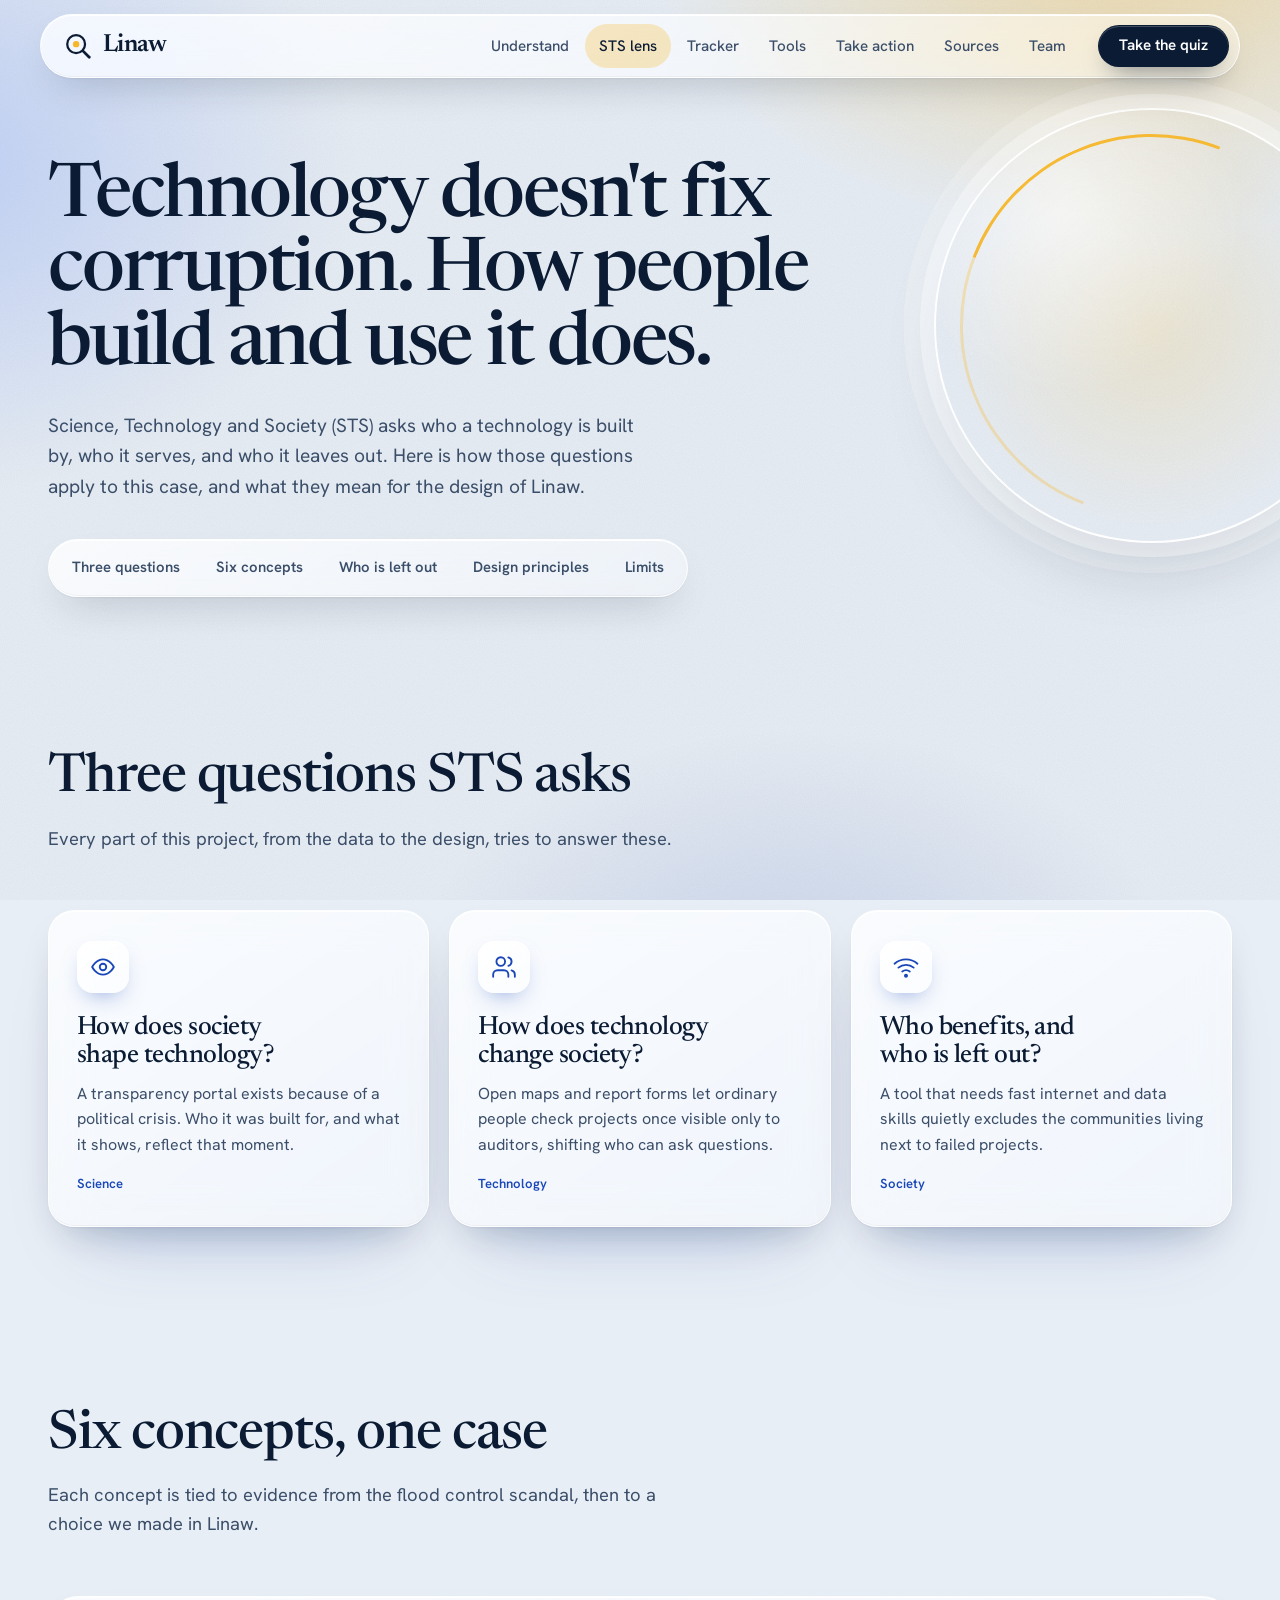
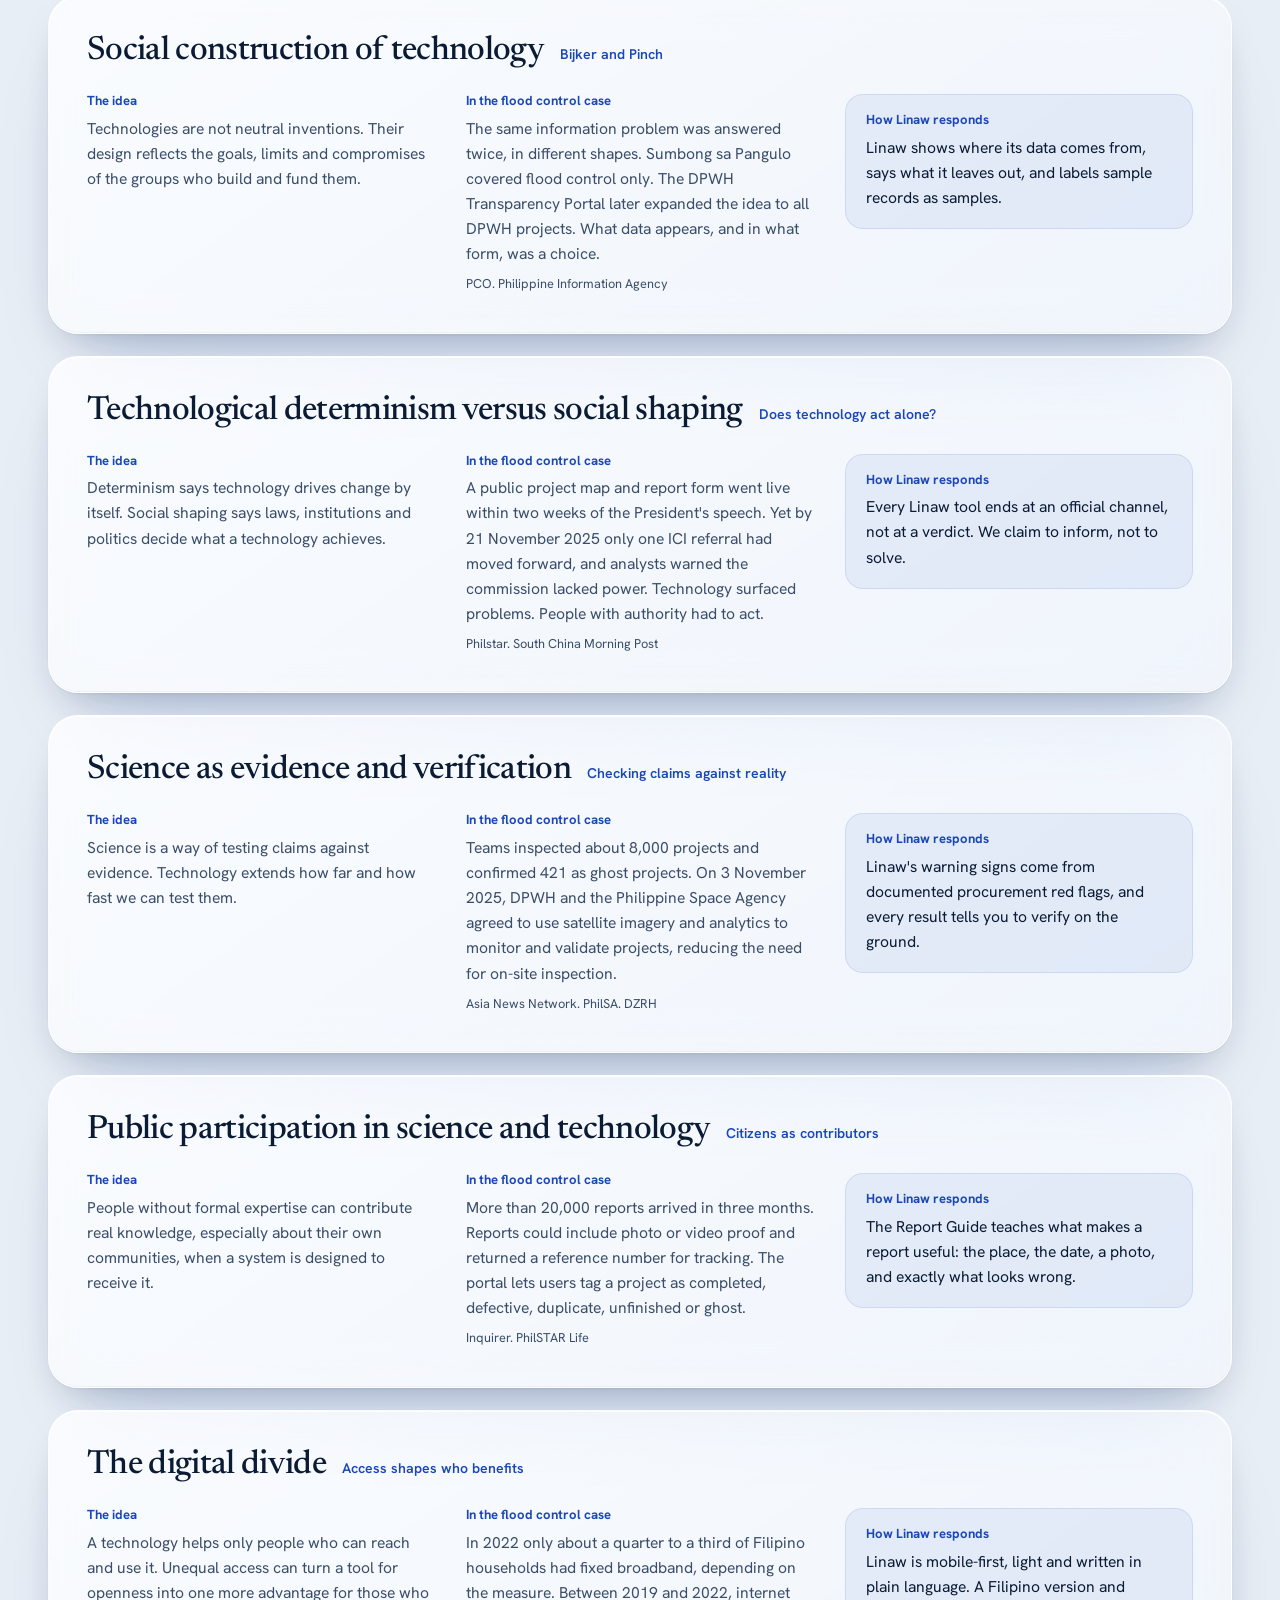
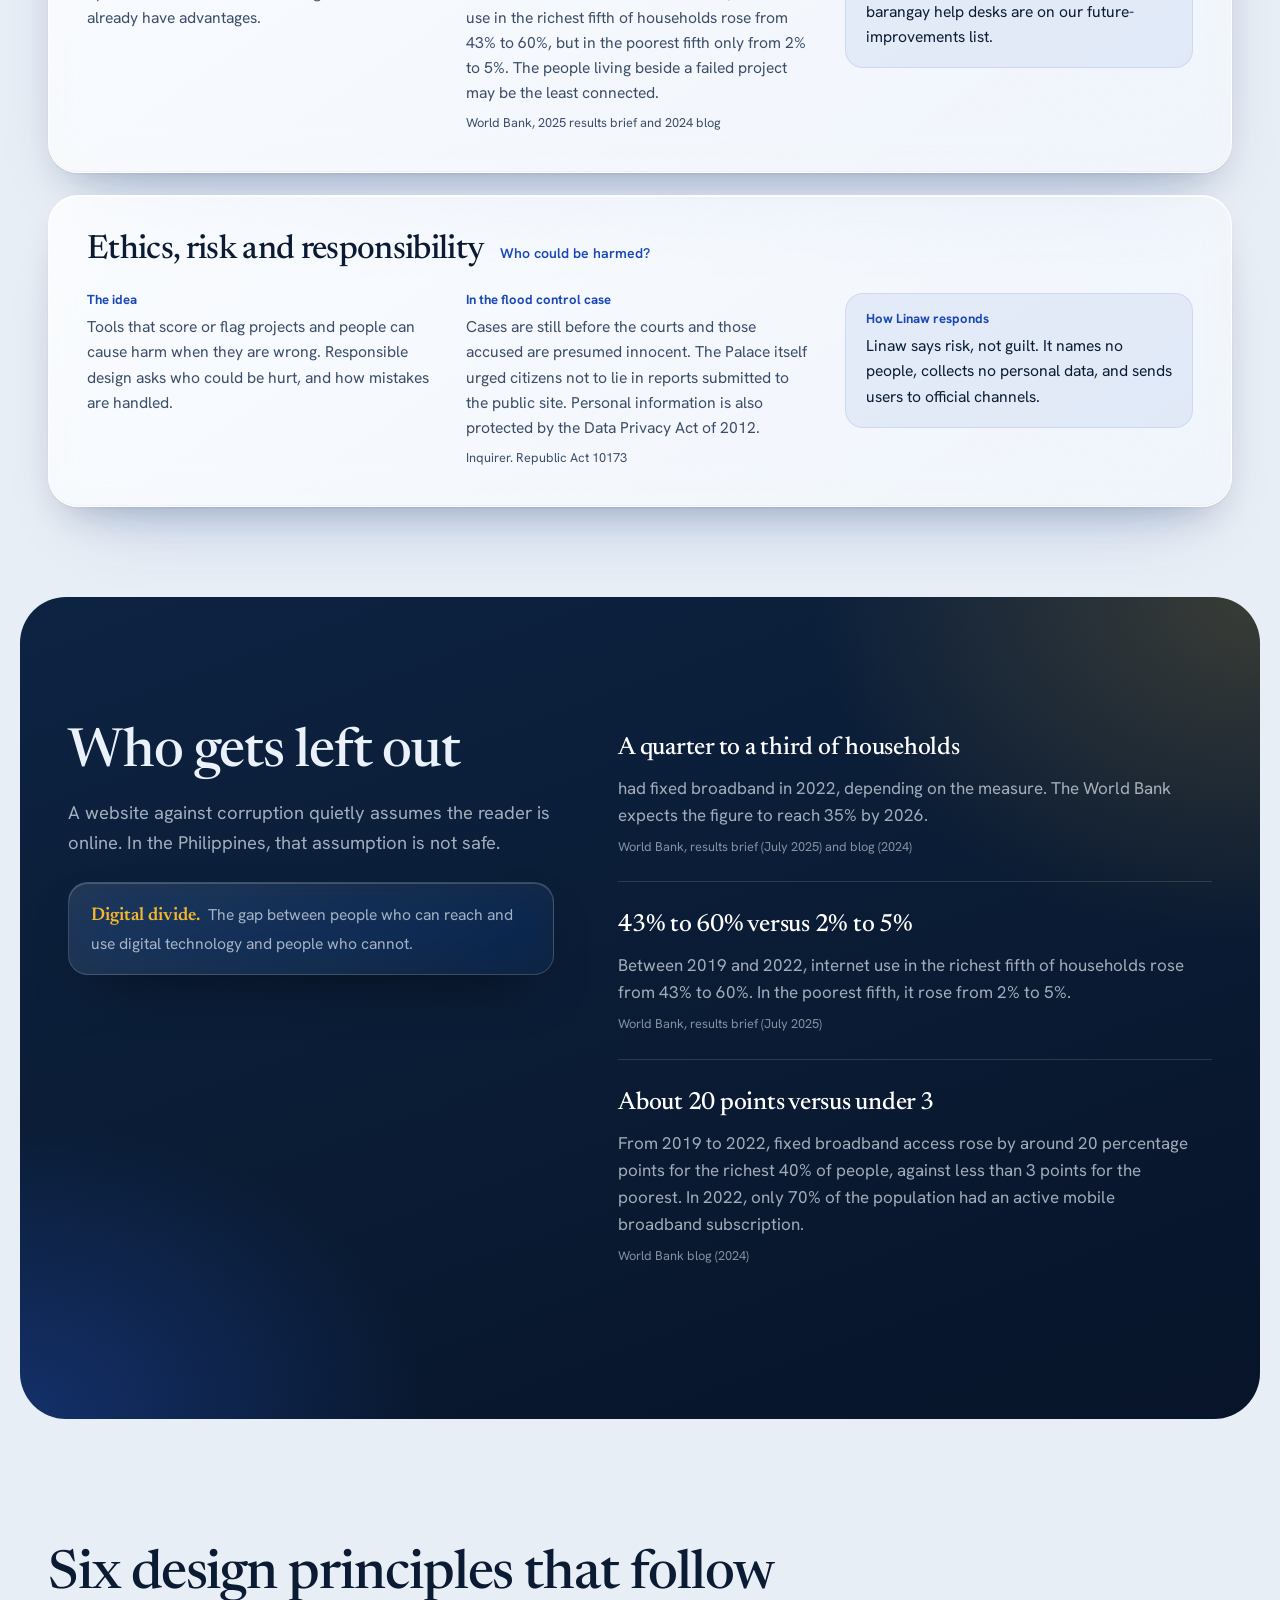
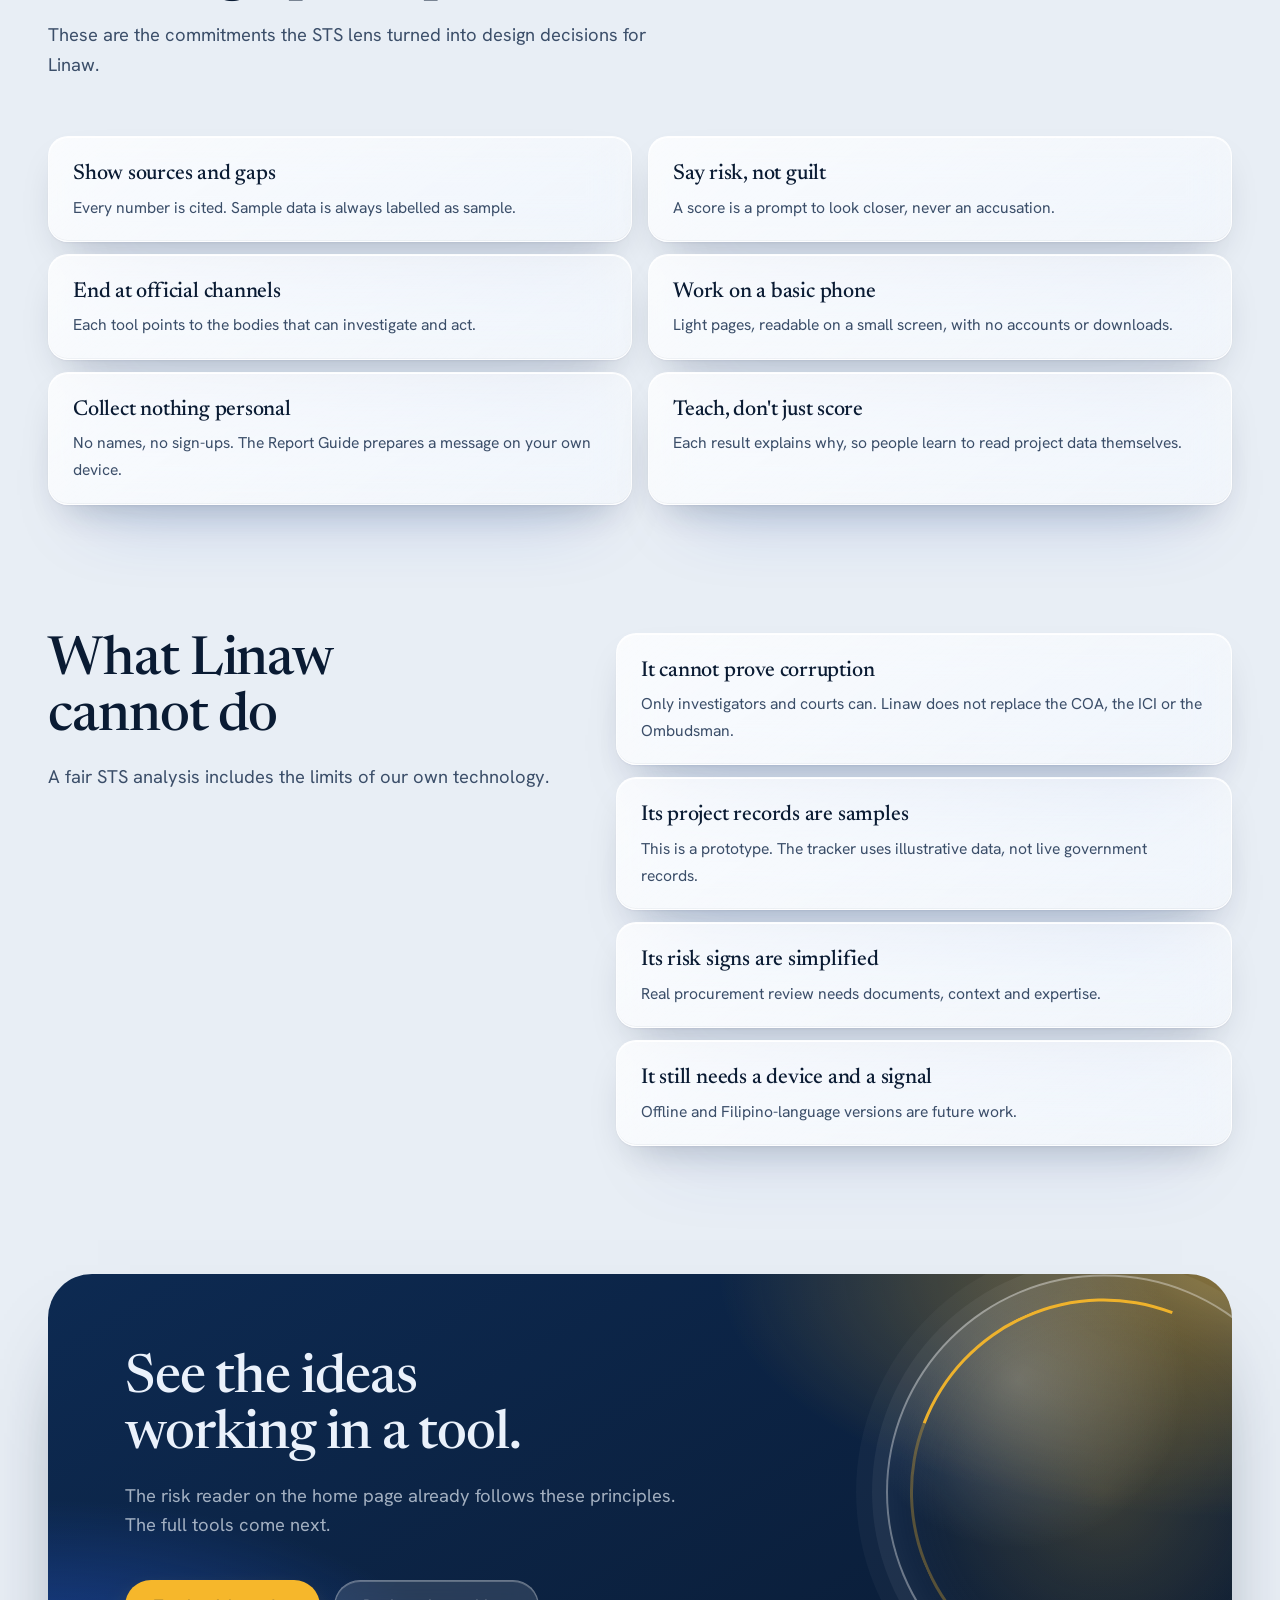
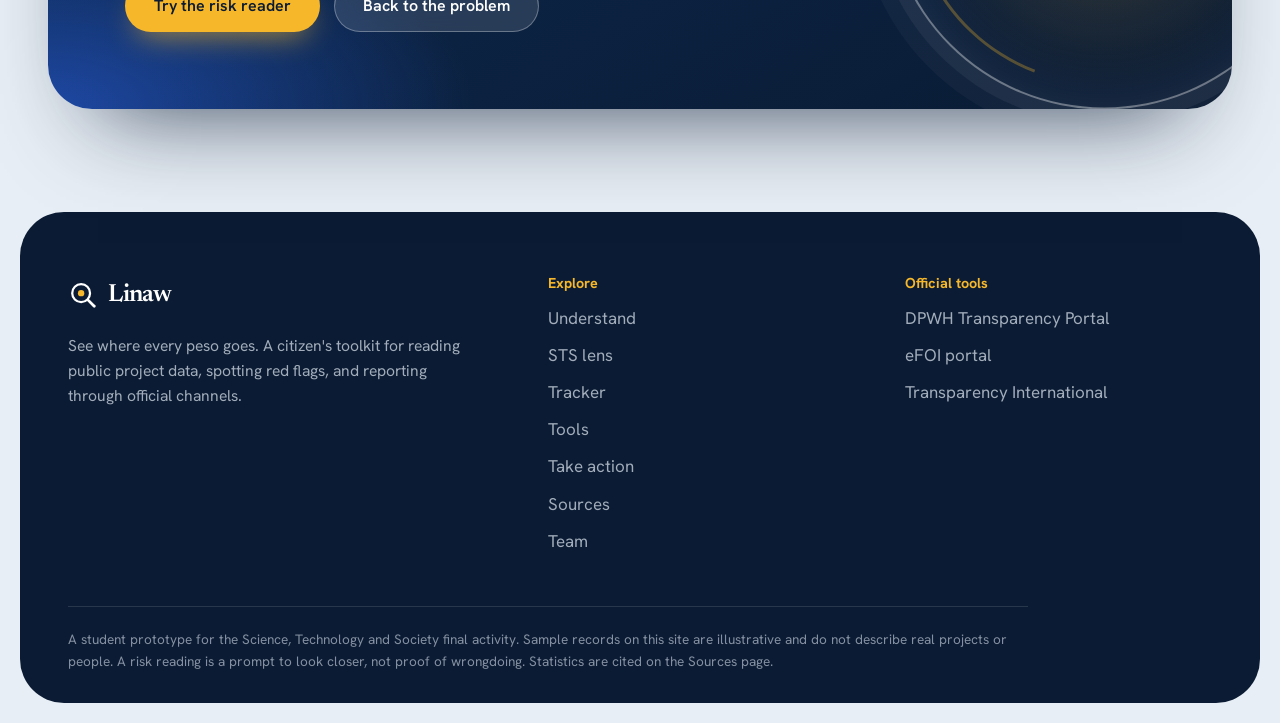
==== commit b1382501: "Add Tracker and Tools" ====
--- a/sts.html
+++ b/sts.html
@@ -113,7 +113,7 @@
             <div class="concept__head"><h3>The digital divide</h3><span>Access shapes who benefits</span></div>
             <div class="concept__grid">
               <div><h4>The idea</h4><p>A technology helps only people who can reach and use it. Unequal access can turn a tool for openness into one more advantage for those who already have advantages.</p></div>
-              <div><h4>In the flood control case</h4><p>Only about 28% of Filipino households had fixed broadband in 2023, and wealthier households gained access faster than poorer ones between 2019 and 2022. The people living beside a failed project may be the least connected.</p><cite class="src">World Bank data, via The Borgen Project and BusinessWorld</cite></div>
+              <div><h4>In the flood control case</h4><p>In 2022 only about a quarter to a third of Filipino households had fixed broadband, depending on the measure. Between 2019 and 2022, internet use in the richest fifth of households rose from 43% to 60%, but in the poorest fifth only from 2% to 5%. The people living beside a failed project may be the least connected.</p><cite class="src">World Bank, 2025 results brief and 2024 blog</cite></div>
               <div><h4>How Linaw responds</h4><p>Linaw is mobile-first, light and written in plain language. A Filipino version and barangay help desks are on our future-improvements list.</p></div>
             </div>
           </article>
@@ -144,19 +144,19 @@
 
         <div class="effects" data-ledger>
           <div class="effect">
-            <strong>About 28% of households</strong>
-            <p>had fixed broadband in 2023, compared with 79% in Vietnam, 55% in Thailand and 54% in Malaysia.</p>
-            <cite class="src">The Borgen Project</cite>
+            <strong>A quarter to a third of households</strong>
+            <p>had fixed broadband in 2022, depending on the measure. The World Bank expects the figure to reach 35% by 2026.</p>
+            <cite class="src">World Bank, results brief (July 2025) and blog (2024)</cite>
           </div>
           <div class="effect">
             <strong>43% to 60% versus 2% to 5%</strong>
             <p>Between 2019 and 2022, internet use in the richest fifth of households rose from 43% to 60%. In the poorest fifth, it rose from 2% to 5%.</p>
-            <cite class="src">World Bank data, via The Borgen Project</cite>
+            <cite class="src">World Bank, results brief (July 2025)</cite>
           </div>
           <div class="effect">
-            <strong>18 to 19 million Filipinos</strong>
-            <p>remain offline, largely because of cost and missing infrastructure. Most who are online use mobile phones rather than fixed broadband.</p>
-            <cite class="src">The Borgen Project. BusinessWorld</cite>
+            <strong>About 20 points versus under 3</strong>
+            <p>From 2019 to 2022, fixed broadband access rose by around 20 percentage points for the richest 40% of people, against less than 3 points for the poorest. In 2022, only 70% of the population had an active mobile broadband subscription.</p>
+            <cite class="src">World Bank blog (2024)</cite>
           </div>
         </div>
       </div>
--- a/css/styles.css
+++ b/css/styles.css
@@ -43,6 +43,7 @@
 }
 
 *, *::before, *::after { box-sizing: border-box; }
+[hidden] { display: none !important; }
 
 html {
   -webkit-text-size-adjust: 100%;
@@ -882,3 +883,281 @@
 }
 
 @media (max-width: 700px) { .page-ring { opacity: 0.45; } }
+
+/* =========================================================
+   TRACKER
+   ========================================================= */
+.sr-only { position: absolute; width: 1px; height: 1px; padding: 0; margin: -1px; overflow: hidden; clip: rect(0, 0, 0, 0); white-space: nowrap; border: 0; }
+.page-hero--tight { padding-bottom: clamp(24px, 3vw, 40px); }
+
+.kpis { display: grid; grid-template-columns: repeat(4, minmax(0, 1fr)); gap: 14px; margin: 22px 0 18px; }
+.kpi { padding: 20px 24px 22px; border-radius: 22px; display: flex; flex-direction: column; gap: 2px; }
+.kpi span { font-size: 0.88rem; font-weight: 600; color: var(--ink-soft); }
+.kpi b { font-family: var(--font-display); font-weight: 500; font-size: clamp(2rem, 3.2vw, 2.8rem); line-height: 1.1; letter-spacing: -0.03em; font-variant-numeric: lining-nums tabular-nums; }
+.kpi small { font-size: 0.82rem; color: var(--ink-soft); }
+
+.tracker { display: grid; grid-template-columns: minmax(0, 1.05fr) minmax(0, 0.95fr); gap: 18px; align-items: start; }
+.mapcard { padding: clamp(18px, 2.4vw, 28px); border-radius: 30px; }
+.mapcard__top { display: flex; flex-wrap: wrap; justify-content: space-between; align-items: center; gap: 12px; }
+.mapcard__actions { display: flex; align-items: center; gap: 14px; }
+
+.seg { display: inline-flex; flex-wrap: wrap; gap: 3px; padding: 4px; border-radius: 999px; background: rgba(10, 27, 51, 0.07); }
+.seg button { appearance: none; border: 0; background: transparent; padding: 9px 16px; border-radius: 999px; font: 600 0.9rem/1 var(--font-ui); color: var(--ink-soft); cursor: pointer; transition: background 0.25s, color 0.25s, box-shadow 0.25s; }
+.seg button:hover { color: var(--ink); }
+.seg button[aria-pressed="true"] { background: #fff; color: var(--ink); box-shadow: 0 6px 16px -8px rgba(10, 27, 51, 0.45); }
+
+.tilemap { display: grid; grid-template-columns: 1.4rem repeat(4, minmax(0, 1fr)); grid-template-rows: repeat(7, auto); gap: clamp(6px, 1vw, 10px); margin: 24px auto 18px; max-width: 520px; }
+.grp { writing-mode: vertical-rl; transform: rotate(180deg); text-align: center; align-self: center; justify-self: center; font-size: 0.78rem; font-weight: 700; color: var(--ink-soft); }
+.tile {
+  --c: 16, 147, 111;
+  appearance: none; position: relative; aspect-ratio: 1 / 0.86; border-radius: 18px; cursor: pointer;
+  display: flex; flex-direction: column; align-items: center; justify-content: center; gap: 2px;
+  color: var(--ink);
+  border: 1px solid rgba(var(--c), 0.55);
+  background: linear-gradient(150deg, rgba(var(--c), 0.42), rgba(var(--c), 0.16));
+  box-shadow: inset 0 1px 0 rgba(255, 255, 255, 0.7), 0 10px 20px -12px rgba(var(--c), 0.9);
+  transition: transform 0.3s var(--ease), box-shadow 0.3s, background 0.5s, border-color 0.5s;
+}
+.tile b { font-family: var(--font-display); font-size: clamp(0.95rem, 1.7vw, 1.3rem); font-weight: 600; letter-spacing: -0.02em; line-height: 1; }
+.tile span { font: 700 clamp(0.72rem, 1.2vw, 0.88rem)/1 var(--font-ui); font-variant-numeric: tabular-nums; opacity: 0.8; }
+.tile:hover { transform: translateY(-4px) scale(1.04); box-shadow: inset 0 1px 0 rgba(255, 255, 255, 0.8), 0 18px 28px -12px rgba(var(--c), 1); }
+.tile.is-selected { transform: translateY(-4px) scale(1.06); outline: 3px solid var(--ink); outline-offset: 2px; background: linear-gradient(150deg, rgba(var(--c), 0.7), rgba(var(--c), 0.3)); }
+
+.legend { display: flex; flex-wrap: wrap; align-items: center; gap: 10px; font-size: 0.82rem; color: var(--ink-soft); }
+.legend i { width: 120px; height: 8px; border-radius: 99px; background: linear-gradient(90deg, rgb(16, 147, 111), rgb(246, 183, 43), rgb(216, 52, 63)); }
+.legend em { font-style: normal; margin-left: auto; }
+
+.detail { padding: clamp(20px, 2.6vw, 30px); border-radius: 30px; min-height: 100%; }
+.detail__head { display: flex; align-items: flex-start; justify-content: space-between; gap: 12px; }
+.detail__head h2 { font-size: clamp(1.5rem, 2.2vw, 2rem); }
+.mini { display: grid; grid-template-columns: repeat(4, minmax(0, 1fr)); gap: 8px; margin: 18px 0 4px; }
+.mini div { padding: 10px 12px; border-radius: 14px; background: rgba(255, 255, 255, 0.55); border: 1px solid rgba(255, 255, 255, 0.8); }
+.mini dt { font-size: 0.74rem; font-weight: 600; color: var(--ink-soft); }
+.mini dd { margin: 2px 0 0; font-family: var(--font-display); font-size: 1.3rem; font-weight: 600; letter-spacing: -0.02em; font-variant-numeric: lining-nums; }
+.detail__sub { font-family: var(--font-ui); font-size: 0.86rem; font-weight: 700; letter-spacing: 0; color: var(--blue); margin: 22px 0 10px; }
+
+.fbars { display: grid; gap: 9px; }
+.fbar { display: grid; grid-template-columns: minmax(0, 12.5rem) minmax(0, 1fr) 2.8rem; gap: 12px; align-items: center; font-size: 0.88rem; }
+.fbar__l { color: var(--ink-soft); line-height: 1.25; }
+.fbar__t { height: 9px; border-radius: 99px; background: rgba(10, 27, 51, 0.09); overflow: hidden; }
+.fbar__t i { display: block; height: 100%; border-radius: inherit; background: linear-gradient(90deg, var(--blue), var(--blue-2)); transition: width 0.7s var(--ease); }
+.fbar__v { text-align: right; font-weight: 700; font-variant-numeric: tabular-nums; }
+.fbars--ink .fbar__l { color: var(--on-ink-soft); }
+.fbars--ink .fbar__v { color: #fff; }
+.fbars--ink .fbar__t { background: rgba(255, 255, 255, 0.12); }
+.fbars--ink .fbar__t i { background: linear-gradient(90deg, #e8a000, var(--gold)); box-shadow: 0 0 14px rgba(246, 183, 43, 0.55); }
+.fbars--ink .fbar { grid-template-columns: 5.5rem minmax(0, 1fr) 3.6rem; font-size: 0.95rem; }
+.firmcard { padding: clamp(22px, 3vw, 34px); border-radius: 28px; }
+
+.toplist { margin: 0; padding: 0; list-style: none; display: grid; gap: 8px; }
+.top { appearance: none; width: 100%; display: flex; align-items: center; justify-content: space-between; gap: 12px; text-align: left; padding: 11px 14px; border-radius: 14px; border: 1px solid rgba(255, 255, 255, 0.85); background: rgba(255, 255, 255, 0.55); font: inherit; color: var(--ink); cursor: pointer; transition: transform 0.25s var(--ease), background 0.2s; }
+.top:hover { transform: translateX(4px); background: #fff; }
+.top b { display: block; font-weight: 600; font-size: 0.95rem; }
+.top small { color: var(--ink-soft); font-size: 0.8rem; }
+
+.rk { display: inline-flex; align-items: center; justify-content: center; padding: 4px 11px; border-radius: 999px; font: 700 0.78rem/1.3 var(--font-ui); white-space: nowrap; }
+.rk--low { background: rgba(16, 147, 111, 0.15); color: #0a6e52; }
+.rk--mid { background: rgba(246, 183, 43, 0.3); color: #6a4a00; }
+.rk--high { background: rgba(216, 52, 63, 0.15); color: #a3222c; }
+
+.controls { display: flex; flex-wrap: wrap; gap: 12px 14px; padding: 16px 18px; border-radius: 24px; margin-bottom: 18px; }
+.field { display: grid; gap: 5px; font-size: 0.8rem; font-weight: 700; color: var(--ink-soft); min-width: 10rem; }
+.field--grow { flex: 1 1 14rem; }
+.field input, .field select, .form input, .form select {
+  appearance: none; width: 100%; height: 46px; padding: 0 14px; border-radius: 14px; font: 500 0.98rem/1 var(--font-ui); color: var(--ink);
+  background: rgba(255, 255, 255, 0.8); border: 1px solid rgba(10, 27, 51, 0.14); transition: border-color 0.2s, box-shadow 0.2s;
+}
+.field select, .form select { background-image: url("data:image/svg+xml;utf8,<svg xmlns='http://www.w3.org/2000/svg' width='12' height='8' fill='none' stroke='%230a1b33' stroke-width='2' stroke-linecap='round'><path d='M1 1.5l5 5 5-5'/></svg>"); background-repeat: no-repeat; background-position: right 14px center; padding-right: 38px; }
+.field input:focus, .field select:focus, .form input:focus, .form select:focus, .form textarea:focus { outline: none; border-color: var(--blue-2); box-shadow: 0 0 0 4px rgba(47, 107, 255, 0.18); }
+
+.plist { margin: 0; padding: 0; list-style: none; display: grid; gap: 8px; }
+.prow {
+  appearance: none; width: 100%; display: grid; grid-template-columns: 5.6rem minmax(0, 1.6fr) 5.5rem 5.5rem 9rem; gap: 14px; align-items: center; text-align: left;
+  padding: 14px 18px; border-radius: 18px; border: 1px solid rgba(255, 255, 255, 0.85); background: rgba(255, 255, 255, 0.6); font: inherit; color: var(--ink); cursor: pointer;
+  transition: transform 0.3s var(--ease), background 0.2s, box-shadow 0.3s;
+}
+.prow:hover { transform: translateY(-2px); background: #fff; box-shadow: 0 16px 30px -18px rgba(10, 27, 51, 0.4); }
+.prow__id { font-size: 0.82rem; font-weight: 700; color: var(--blue); }
+.prow__main b { display: block; font-weight: 600; }
+.prow__main small { color: var(--ink-soft); font-size: 0.82rem; }
+.prow__firm { font-size: 0.9rem; color: var(--ink-soft); }
+.prow__cost { font-weight: 700; font-variant-numeric: tabular-nums; }
+.prow .rk { justify-self: end; }
+.plist .empty { display: grid; gap: 4px; padding: 30px; text-align: center; color: var(--ink-soft); border-radius: 20px; background: rgba(255, 255, 255, 0.5); }
+.plist .empty b { color: var(--ink); font-family: var(--font-display); font-size: 1.3rem; font-weight: 500; }
+.plist__foot { display: flex; flex-wrap: wrap; align-items: center; justify-content: space-between; gap: 12px; margin-top: 18px; color: var(--ink-soft); font-size: 0.92rem; }
+
+/* project dialog */
+.pd { width: min(560px, 100% - 20px); max-height: calc(100svh - 24px); margin: 12px 12px 12px auto; padding: 0; border: 1px solid rgba(255, 255, 255, 0.9); border-radius: 28px; background: rgba(250, 252, 255, 0.97); color: var(--ink); box-shadow: 0 50px 100px -30px rgba(10, 27, 51, 0.6); overflow: auto; }
+.pd::backdrop { background: rgba(10, 27, 51, 0.45); -webkit-backdrop-filter: blur(6px); backdrop-filter: blur(6px); }
+.pd[open] { animation: pd-in 0.45s var(--ease); }
+@keyframes pd-in { from { opacity: 0; transform: translateX(36px); } to { opacity: 1; transform: none; } }
+#pd-body { padding: clamp(22px, 3vw, 32px); }
+.pd__head { display: flex; align-items: flex-start; justify-content: space-between; gap: 12px; margin-bottom: 18px; }
+.pd__head h2 { font-size: 1.9rem; margin-top: 10px; }
+.pd__id { color: var(--blue); font-weight: 700; font-size: 0.88rem; margin-top: 4px; }
+.pd__x { appearance: none; flex: none; width: 42px; height: 42px; border-radius: 50%; border: 0; background: rgba(10, 27, 51, 0.07); cursor: pointer; display: grid; place-items: center; transition: background 0.2s, transform 0.3s var(--ease); }
+.pd__x:hover { background: rgba(10, 27, 51, 0.14); transform: rotate(90deg); }
+.pd__x svg { width: 18px; height: 18px; fill: none; stroke: var(--ink); stroke-width: 2; stroke-linecap: round; }
+.pd__score { display: grid; gap: 8px; padding: 18px 20px; border-radius: 20px; margin-bottom: 18px; }
+.pd__score > div:first-child { display: flex; align-items: baseline; gap: 8px; }
+.pd__score b { font-family: var(--font-display); font-size: 3rem; font-weight: 600; line-height: 1; letter-spacing: -0.03em; }
+.pd__score span { font-size: 0.85rem; color: var(--ink-soft); }
+.pd__score p { font-weight: 700; }
+.pd__bar { height: 9px; border-radius: 99px; background: rgba(10, 27, 51, 0.1); overflow: hidden; }
+.pd__bar i { display: block; height: 100%; border-radius: inherit; background: currentColor; }
+.rk-bg--low { background: rgba(16, 147, 111, 0.1); color: #0a6e52; }
+.rk-bg--mid { background: rgba(246, 183, 43, 0.2); color: #6a4a00; }
+.rk-bg--high { background: rgba(216, 52, 63, 0.1); color: #a3222c; }
+.rk-bg--low b, .rk-bg--mid b, .rk-bg--high b { color: var(--ink); }
+.rows--dlg div { grid-template-columns: 8.6em minmax(0, 1fr); }
+.rows--dlg div:first-child { border-top: 0; }
+.pd__list li { color: var(--ink-soft); }
+.pd__list li b { color: var(--ink); }
+.pd__next { margin: 0; padding-left: 20px; color: var(--ink-soft); display: grid; gap: 6px; font-size: 0.95rem; }
+.pd__none { color: var(--ink-soft); font-size: 0.95rem; }
+.pd__warn { margin: 20px 0 16px; padding: 12px 14px; border-radius: 14px; background: rgba(246, 183, 43, 0.18); border: 1px solid rgba(246, 183, 43, 0.4); font-size: 0.85rem; }
+
+@media (max-width: 1020px) {
+  .kpis { grid-template-columns: repeat(2, minmax(0, 1fr)); }
+  .tracker { grid-template-columns: 1fr; }
+  .prow { grid-template-columns: 5rem minmax(0, 1fr) auto; }
+  .prow__firm, .prow__cost { display: none; }
+}
+@media (max-width: 560px) {
+  .mini { grid-template-columns: repeat(2, minmax(0, 1fr)); }
+  .fbar { grid-template-columns: minmax(0, 1fr) 2.8rem; }
+  .fbar__t { grid-column: 1 / -1; grid-row: 2; }
+  .seg button { padding: 9px 12px; font-size: 0.85rem; }
+  .pd { margin: 8px auto; }
+}
+
+/* =========================================================
+   TOOLS
+   ========================================================= */
+.tabbar { display: grid; grid-template-columns: repeat(3, minmax(0, 1fr)); gap: 6px; padding: 6px; border-radius: 26px; margin-bottom: 26px; }
+.tabbar button { appearance: none; border: 0; text-align: left; padding: 16px 20px; border-radius: 20px; background: transparent; cursor: pointer; font: inherit; color: var(--ink-soft); display: grid; gap: 2px; transition: background 0.3s, color 0.3s, box-shadow 0.3s, transform 0.3s var(--ease); }
+.tabbar button b { font-family: var(--font-display); font-weight: 500; font-size: 1.3rem; letter-spacing: -0.015em; color: var(--ink); }
+.tabbar button span { font-size: 0.85rem; }
+.tabbar button:hover { background: rgba(255, 255, 255, 0.6); }
+.tabbar button[aria-selected="true"] { background: #fff; box-shadow: 0 14px 28px -16px rgba(10, 27, 51, 0.5), inset 0 -3px 0 var(--gold); }
+.panel[hidden] { display: none; }
+.panel { animation: panel-in 0.5s var(--ease); }
+@keyframes panel-in { from { opacity: 0; transform: translateY(10px); } to { opacity: 1; transform: none; } }
+.panel__intro { max-width: 40rem; margin-bottom: 22px; color: var(--ink-soft); font-size: 1.08rem; }
+
+/* quiz */
+.quiz { padding: clamp(22px, 3.4vw, 42px); border-radius: 32px; max-width: 860px; }
+.quiz__top { display: flex; align-items: center; gap: 16px; margin-bottom: 24px; font-size: 0.9rem; font-weight: 700; color: var(--ink-soft); }
+.quiz__prog { flex: 1; height: 8px; border-radius: 99px; background: rgba(10, 27, 51, 0.1); overflow: hidden; }
+.quiz__prog i { display: block; height: 100%; width: 0; border-radius: inherit; background: linear-gradient(90deg, var(--blue-2), var(--gold)); transition: width 0.6s var(--ease); }
+.scenario { padding: 6px 22px; border-radius: 20px; background: rgba(255, 255, 255, 0.65); border: 1px solid rgba(255, 255, 255, 0.9); margin-bottom: 22px; }
+.scenario .rows div:first-child { border-top: 0; }
+.scenario--text { padding: 20px 24px; font-family: var(--font-display); font-size: 1.5rem; line-height: 1.25; letter-spacing: -0.01em; }
+.quiz h3 { font-size: clamp(1.5rem, 2.4vw, 2rem); margin-bottom: 18px; }
+.opts { display: grid; gap: 10px; margin: 0; padding: 0; list-style: none; }
+.opt { appearance: none; width: 100%; display: grid; grid-template-columns: 2rem minmax(0, 1fr); gap: 14px; align-items: start; text-align: left; padding: 15px 18px; border-radius: 18px; border: 1.5px solid rgba(10, 27, 51, 0.12); background: rgba(255, 255, 255, 0.7); font: 500 1.02rem/1.4 var(--font-ui); color: var(--ink); cursor: pointer; transition: transform 0.25s var(--ease), border-color 0.2s, background 0.3s, box-shadow 0.3s, opacity 0.3s; }
+.opt kbd { display: grid; place-items: center; width: 2rem; height: 2rem; border-radius: 10px; background: rgba(10, 27, 51, 0.07); font: 700 0.85rem/1 var(--font-ui); transition: background 0.3s, color 0.3s; }
+.opt:hover:not(:disabled) { transform: translateX(5px); border-color: var(--ink); background: #fff; }
+.opt:disabled { cursor: default; }
+.opt.is-correct { border-color: var(--green); background: rgba(16, 147, 111, 0.12); box-shadow: 0 0 0 4px rgba(16, 147, 111, 0.12); }
+.opt.is-correct kbd { background: var(--green); color: #fff; }
+.opt.is-wrong { border-color: var(--red); background: rgba(216, 52, 63, 0.09); }
+.opt.is-wrong kbd { background: var(--red); color: #fff; }
+.opt.is-dim { opacity: 0.5; }
+.fb { margin-top: 20px; padding: 18px 22px; border-radius: 18px; animation: panel-in 0.4s var(--ease); }
+.fb--ok { background: rgba(16, 147, 111, 0.1); border: 1px solid rgba(16, 147, 111, 0.3); }
+.fb--no { background: rgba(216, 52, 63, 0.08); border: 1px solid rgba(216, 52, 63, 0.25); }
+.fb b { display: block; font-family: var(--font-display); font-size: 1.3rem; font-weight: 600; margin-bottom: 4px; }
+.fb--ok b { color: #0a6e52; }
+.fb--no b { color: #a3222c; }
+.fb p { color: var(--ink-soft); }
+.fb .src { margin-top: 8px; }
+.quiz__actions { display: flex; flex-wrap: wrap; gap: 12px; margin-top: 22px; }
+
+.result { display: grid; grid-template-columns: auto minmax(0, 1fr); gap: clamp(20px, 3vw, 40px); align-items: center; }
+.ring { --p: 0; width: clamp(130px, 18vw, 180px); aspect-ratio: 1; border-radius: 50%; display: grid; place-items: center; background: conic-gradient(var(--gold) calc(var(--p) * 1%), rgba(10, 27, 51, 0.1) 0); position: relative; }
+.ring::before { content: ""; position: absolute; inset: 12px; border-radius: 50%; background: #f6f9fd; box-shadow: inset 0 2px 8px rgba(10, 27, 51, 0.08); }
+.ring b { position: relative; font-family: var(--font-display); font-weight: 600; font-size: clamp(2.2rem, 4vw, 3.2rem); letter-spacing: -0.03em; }
+.ring b small { font-size: 0.4em; font-weight: 500; color: var(--ink-soft); }
+.result h3 { font-size: clamp(1.8rem, 3vw, 2.5rem); }
+.result p { margin-top: 10px; color: var(--ink-soft); font-size: 1.05rem; }
+.review { margin: 26px 0 0; padding: 0; list-style: none; display: grid; gap: 8px; }
+.review li { display: flex; gap: 12px; align-items: center; padding: 10px 14px; border-radius: 14px; background: rgba(255, 255, 255, 0.6); font-size: 0.93rem; }
+.review li i { flex: none; width: 22px; height: 22px; border-radius: 50%; display: grid; place-items: center; font-style: normal; font-weight: 800; font-size: 0.8rem; color: #fff; }
+.review .y i { background: var(--green); }
+.review .n i { background: var(--red); }
+
+/* checker */
+.checker { display: grid; grid-template-columns: minmax(0, 1.1fr) minmax(0, 0.9fr); gap: 20px; align-items: start; }
+.form { padding: clamp(22px, 3vw, 34px); border-radius: 30px; display: grid; gap: 18px; }
+.form label, .form fieldset { display: grid; gap: 6px; font-size: 0.86rem; font-weight: 700; color: var(--ink-soft); }
+.form fieldset { border: 0; padding: 0; margin: 0; }
+.form legend { padding: 0; font-size: 0.86rem; font-weight: 700; color: var(--ink-soft); margin-bottom: 6px; }
+.fgrid { display: grid; grid-template-columns: repeat(2, minmax(0, 1fr)); gap: 16px; }
+.form textarea { width: 100%; min-height: 110px; padding: 12px 14px; border-radius: 14px; font: 500 0.98rem/1.5 var(--font-ui); color: var(--ink); background: rgba(255, 255, 255, 0.8); border: 1px solid rgba(10, 27, 51, 0.14); resize: vertical; }
+.form input[type="range"] { height: 28px; padding: 0; border: 0; background: none; accent-color: var(--blue); box-shadow: none; }
+.rangeout { display: flex; justify-content: space-between; align-items: baseline; }
+.rangeout output { font-family: var(--font-display); font-size: 1.4rem; font-weight: 600; color: var(--ink); }
+.check { display: flex !important; grid-template-columns: none; align-items: flex-start; gap: 12px; padding: 12px 14px; border-radius: 14px; background: rgba(255, 255, 255, 0.6); border: 1px solid rgba(10, 27, 51, 0.1); font-weight: 500 !important; font-size: 0.95rem !important; color: var(--ink) !important; cursor: pointer; transition: border-color 0.2s, background 0.2s; }
+.check:hover { background: #fff; border-color: rgba(10, 27, 51, 0.3); }
+.check input { flex: none; width: 20px; height: 20px; margin-top: 1px; padding: 0; accent-color: var(--blue); }
+.form__hint { font-weight: 500; font-size: 0.82rem; color: var(--ink-soft); }
+.form__actions { display: flex; flex-wrap: wrap; gap: 12px; align-items: center; }
+.meter__next { margin: 14px 0 0; padding-left: 20px; display: grid; gap: 6px; font-size: 0.92rem; color: var(--ink-soft); }
+.meter__next:empty { display: none; }
+.meter h4 { font-family: var(--font-ui); font-size: 0.82rem; font-weight: 700; letter-spacing: 0; color: var(--blue); margin: 18px 0 0; }
+.meter .gauge__readout { margin-top: -2px; }
+
+/* report wizard */
+.wizard { padding: clamp(22px, 3.4vw, 42px); border-radius: 32px; max-width: 900px; }
+.wnav { display: flex; gap: 8px; margin: 0 0 28px; padding: 0; list-style: none; }
+.wnav li { flex: 1; display: grid; gap: 8px; font-size: 0.82rem; font-weight: 700; color: var(--ink-soft); }
+.wnav li i { height: 6px; border-radius: 99px; background: rgba(10, 27, 51, 0.1); transition: background 0.4s; }
+.wnav li.is-done i { background: var(--blue-2); }
+.wnav li.is-now { color: var(--ink); }
+.wnav li.is-now i { background: linear-gradient(90deg, var(--blue-2), var(--gold)); }
+.wstep h3 { font-size: clamp(1.5rem, 2.4vw, 2rem); margin-bottom: 6px; }
+.wstep > p { color: var(--ink-soft); margin-bottom: 20px; }
+.choices { display: grid; grid-template-columns: repeat(2, minmax(0, 1fr)); gap: 10px; }
+.choice { position: relative; display: grid; gap: 2px; padding: 16px 18px; border-radius: 18px; border: 1.5px solid rgba(10, 27, 51, 0.12); background: rgba(255, 255, 255, 0.7); cursor: pointer; transition: border-color 0.2s, background 0.2s, transform 0.25s var(--ease), box-shadow 0.3s; }
+.choice:hover { transform: translateY(-2px); background: #fff; }
+.choice input { position: absolute; opacity: 0; inset: 0; cursor: pointer; }
+.choice b { font-family: var(--font-display); font-size: 1.2rem; font-weight: 500; letter-spacing: -0.01em; }
+.choice span { font-size: 0.88rem; color: var(--ink-soft); }
+.choice:has(input:checked) { border-color: var(--blue-2); background: rgba(47, 107, 255, 0.07); box-shadow: 0 0 0 4px rgba(47, 107, 255, 0.14); }
+.choice:has(input:focus-visible) { outline: 3px solid var(--blue-2); outline-offset: 2px; }
+.wactions { display: flex; flex-wrap: wrap; gap: 12px; margin-top: 26px; }
+.tip { margin-top: 16px; padding: 14px 16px; border-radius: 14px; background: rgba(246, 183, 43, 0.16); border: 1px solid rgba(246, 183, 43, 0.4); font-size: 0.9rem; }
+.err { color: #a3222c; font-size: 0.86rem; font-weight: 600; min-height: 1.2em; }
+.draft { white-space: pre-wrap; padding: 20px 22px; border-radius: 18px; background: #fff; border: 1px solid rgba(10, 27, 51, 0.12); font: 500 0.95rem/1.65 var(--font-ui); color: var(--ink); max-height: 380px; overflow: auto; }
+.channels { display: grid; grid-template-columns: repeat(2, minmax(0, 1fr)); gap: 14px; margin-top: 8px; }
+.channel { padding: 20px 22px; border-radius: 22px; display: grid; gap: 4px; }
+.channel b { font-family: var(--font-display); font-size: 1.3rem; font-weight: 500; letter-spacing: -0.01em; }
+.channel p { font-size: 0.93rem; color: var(--ink-soft); }
+.channel a { font-weight: 700; font-size: 0.93rem; color: var(--blue); text-underline-offset: 4px; }
+.sample-note { margin-bottom: 20px; }
+
+@media (max-width: 960px) {
+  .checker { grid-template-columns: 1fr; }
+  .result { grid-template-columns: 1fr; justify-items: start; }
+  .channels { grid-template-columns: 1fr; }
+}
+@media (max-width: 640px) {
+  .tabbar { grid-template-columns: 1fr; border-radius: 22px; }
+  .tabbar button span { display: none; }
+  .fgrid, .choices { grid-template-columns: 1fr; }
+  .wnav li span { display: none; }
+}
+
+.page-hero--tight .page-ring { top: 50px; width: clamp(200px, 24vw, 330px); right: clamp(-90px, -4vw, -20px); }
+.detect { display: grid; grid-template-columns: minmax(0, 1.55fr) minmax(0, 0.8fr); gap: 20px; align-items: start; }
+.detect .quiz { max-width: none; }
+.signs { padding: 26px 26px 28px; border-radius: 28px; position: sticky; top: 96px; }
+.signs h3 { font-size: 1.5rem; }
+.signs > p { margin-top: 8px; font-size: 0.92rem; color: var(--ink-soft); }
+.signs ul { list-style: none; margin: 18px 0 0; padding: 0; display: grid; gap: 16px; }
+.signs li b { display: flex; justify-content: space-between; gap: 10px; font-weight: 700; font-size: 0.95rem; line-height: 1.3; }
+.signs li b em { flex: none; font-style: normal; font-size: 0.78rem; padding: 2px 9px; border-radius: 99px; background: rgba(246, 183, 43, 0.3); color: #6a4a00; height: fit-content; }
+.signs li span { display: block; margin-top: 3px; font-size: 0.88rem; color: var(--ink-soft); line-height: 1.45; }
+@media (max-width: 1020px) { .detect { grid-template-columns: 1fr; } .signs { position: relative; top: 0; } }
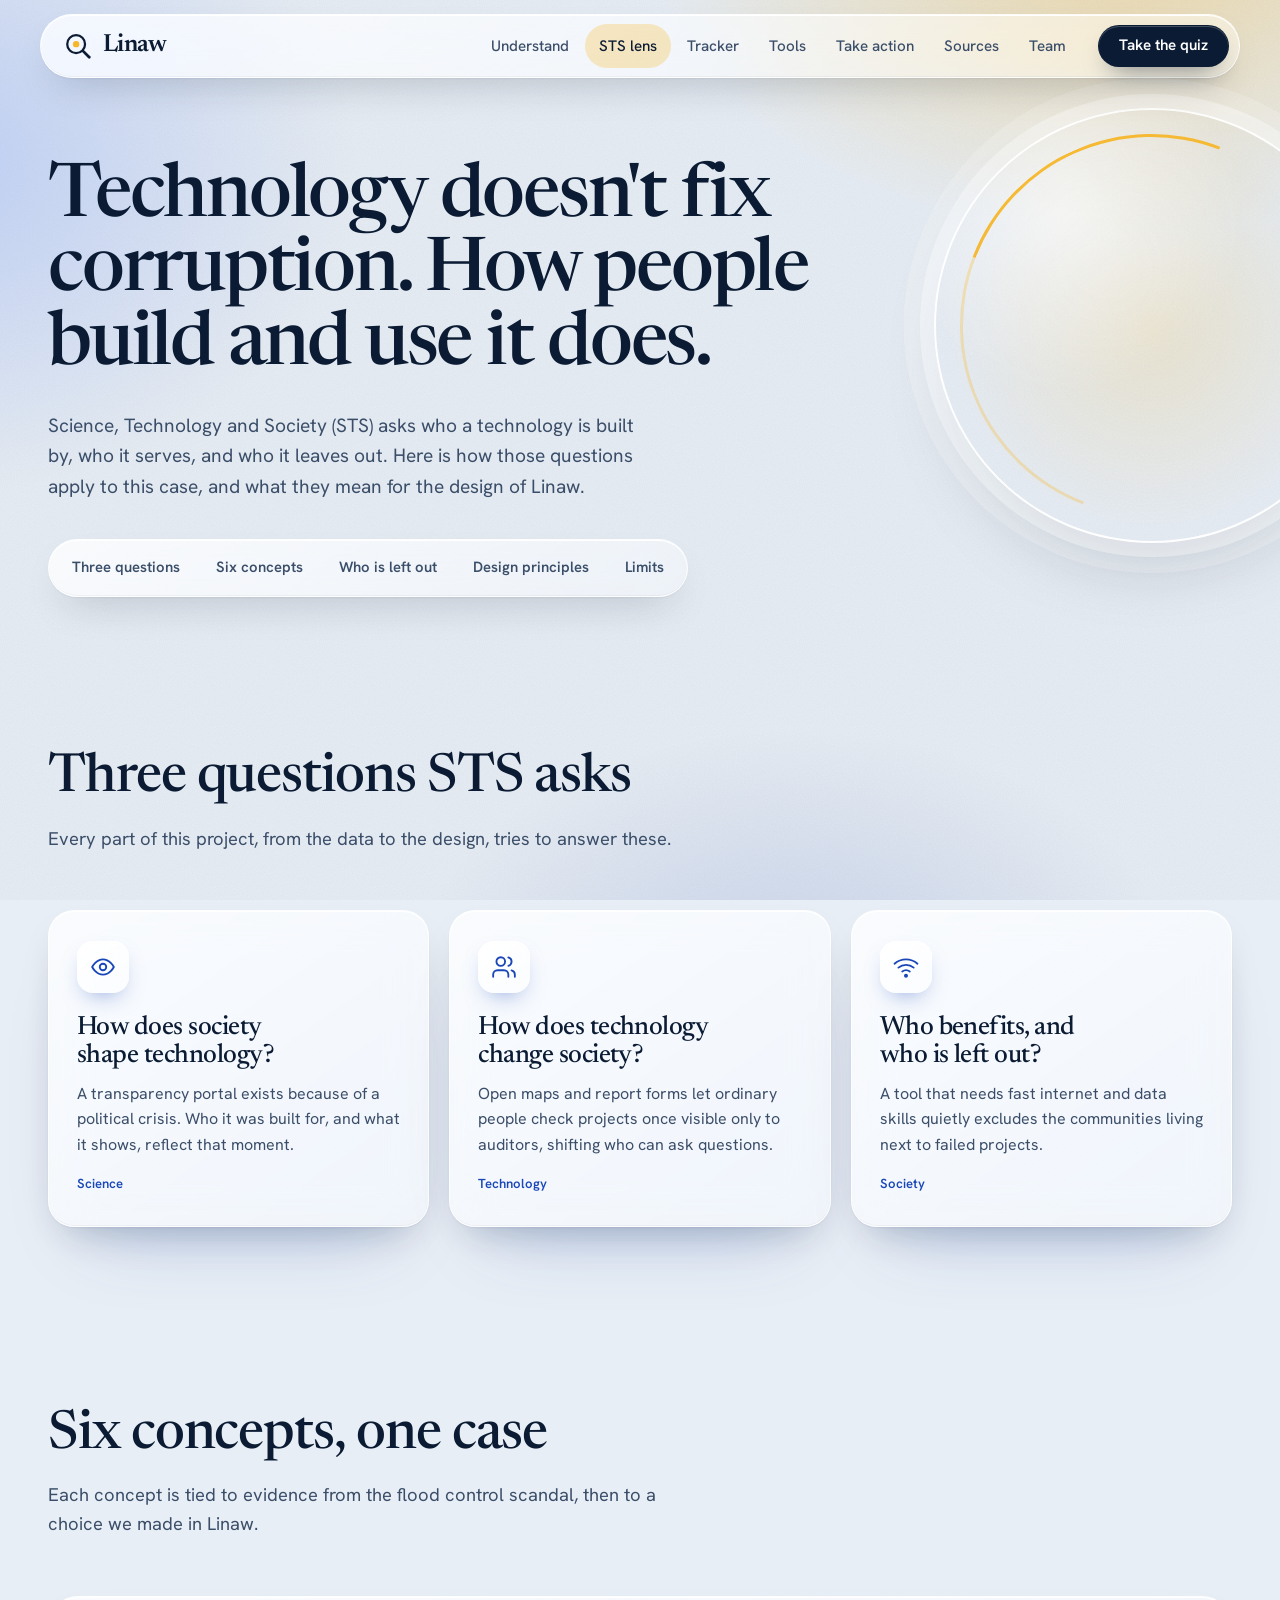
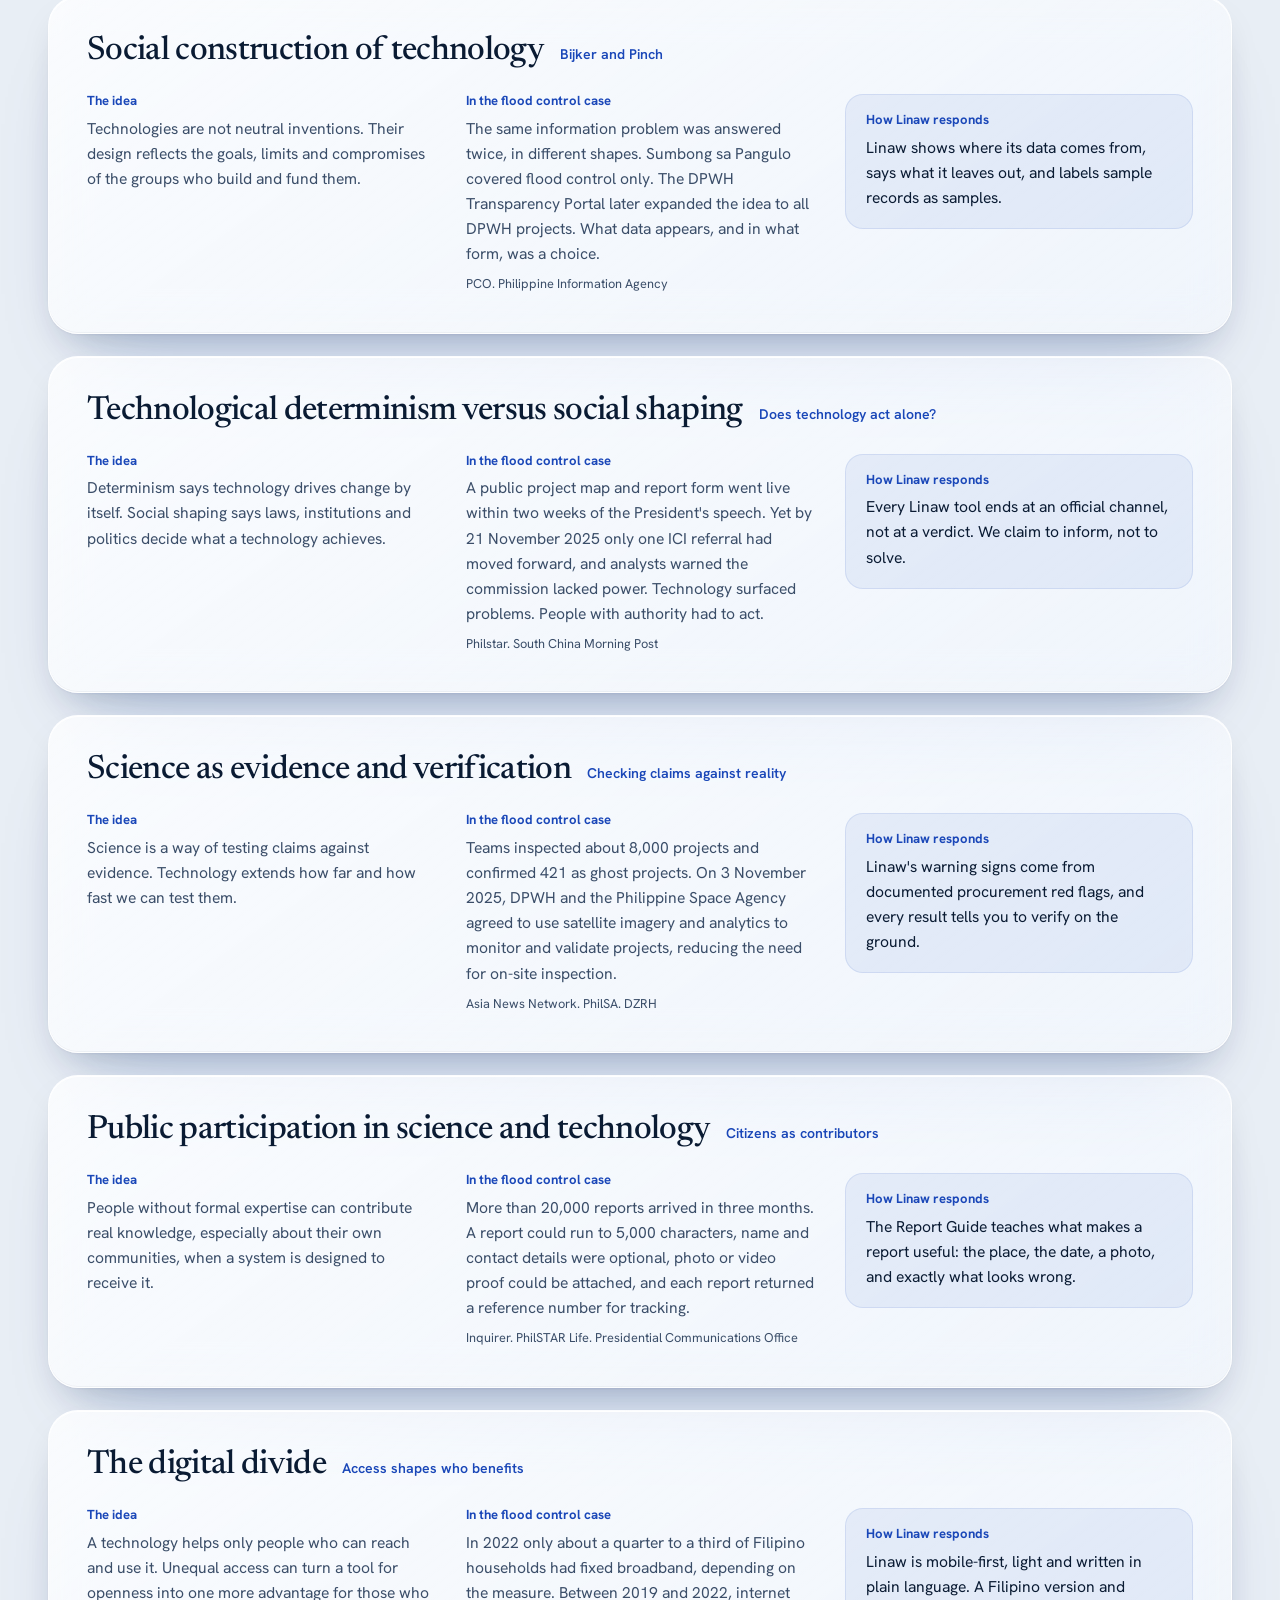
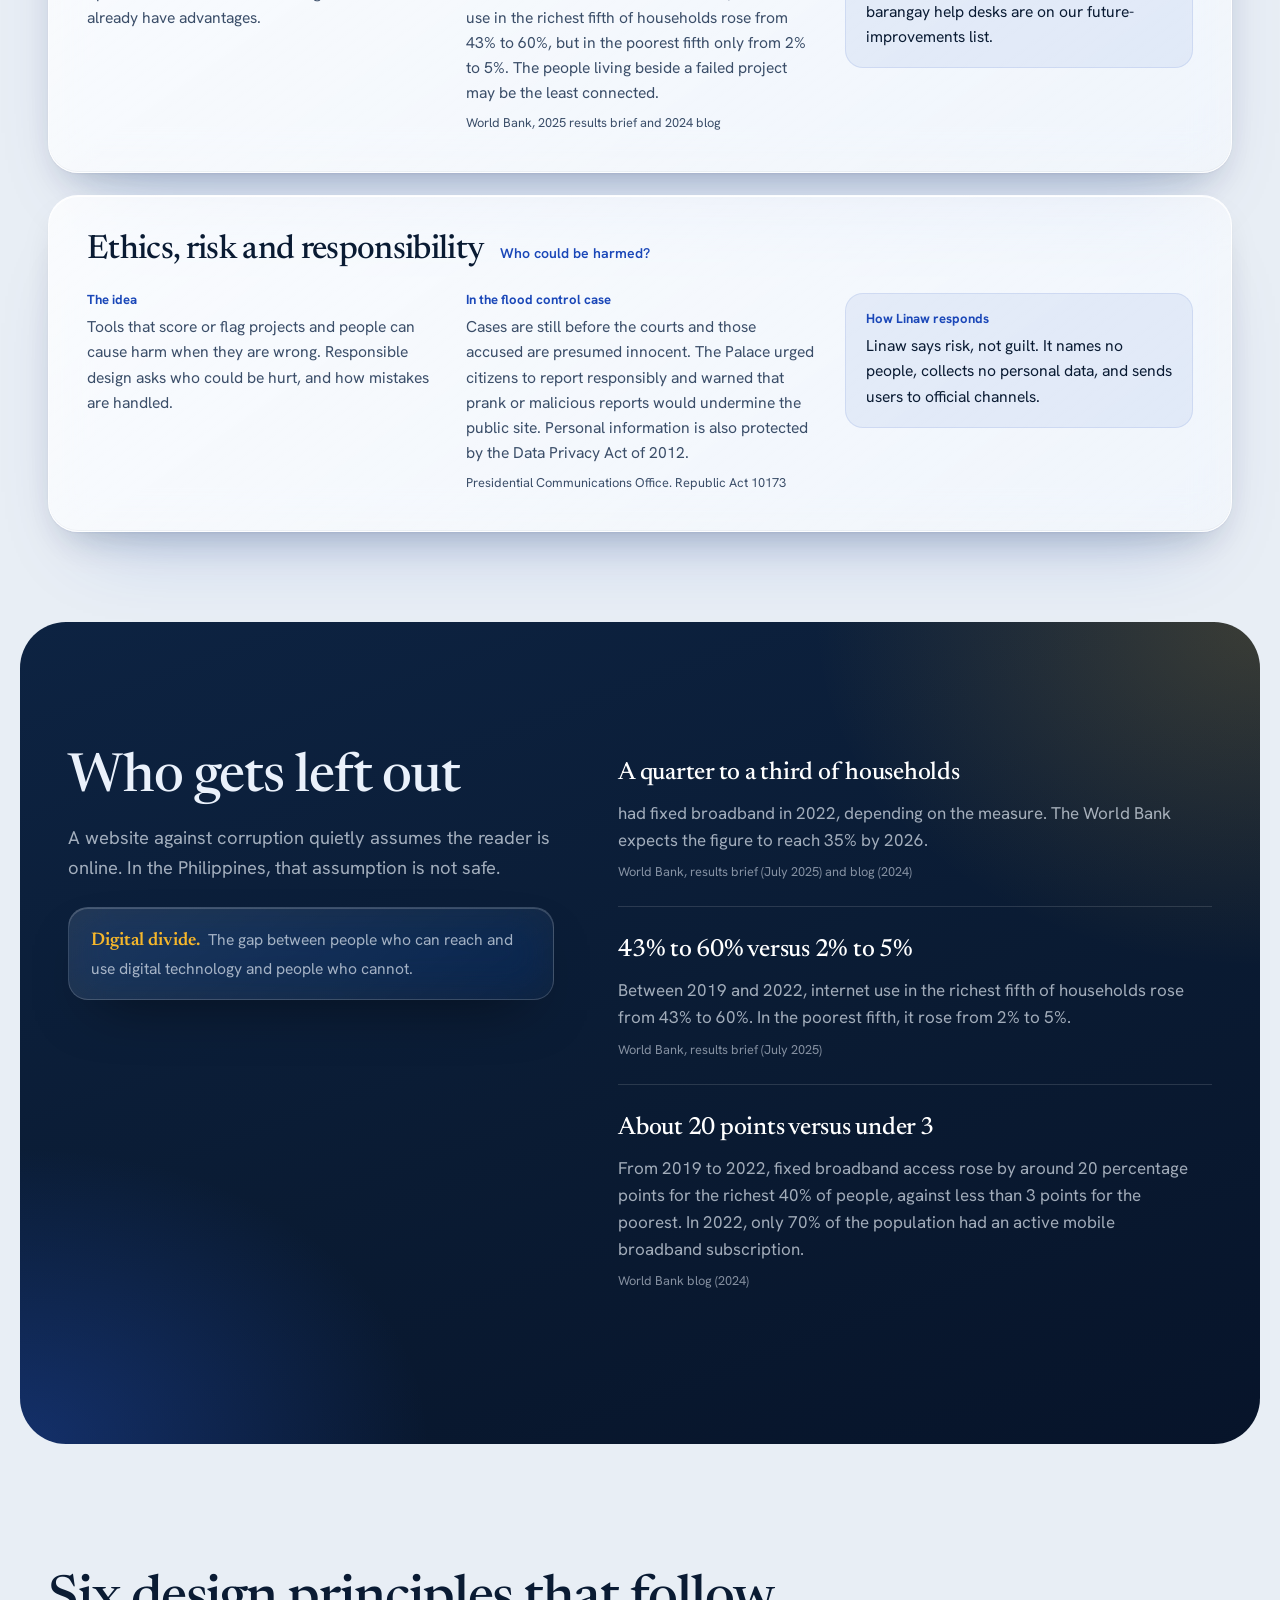
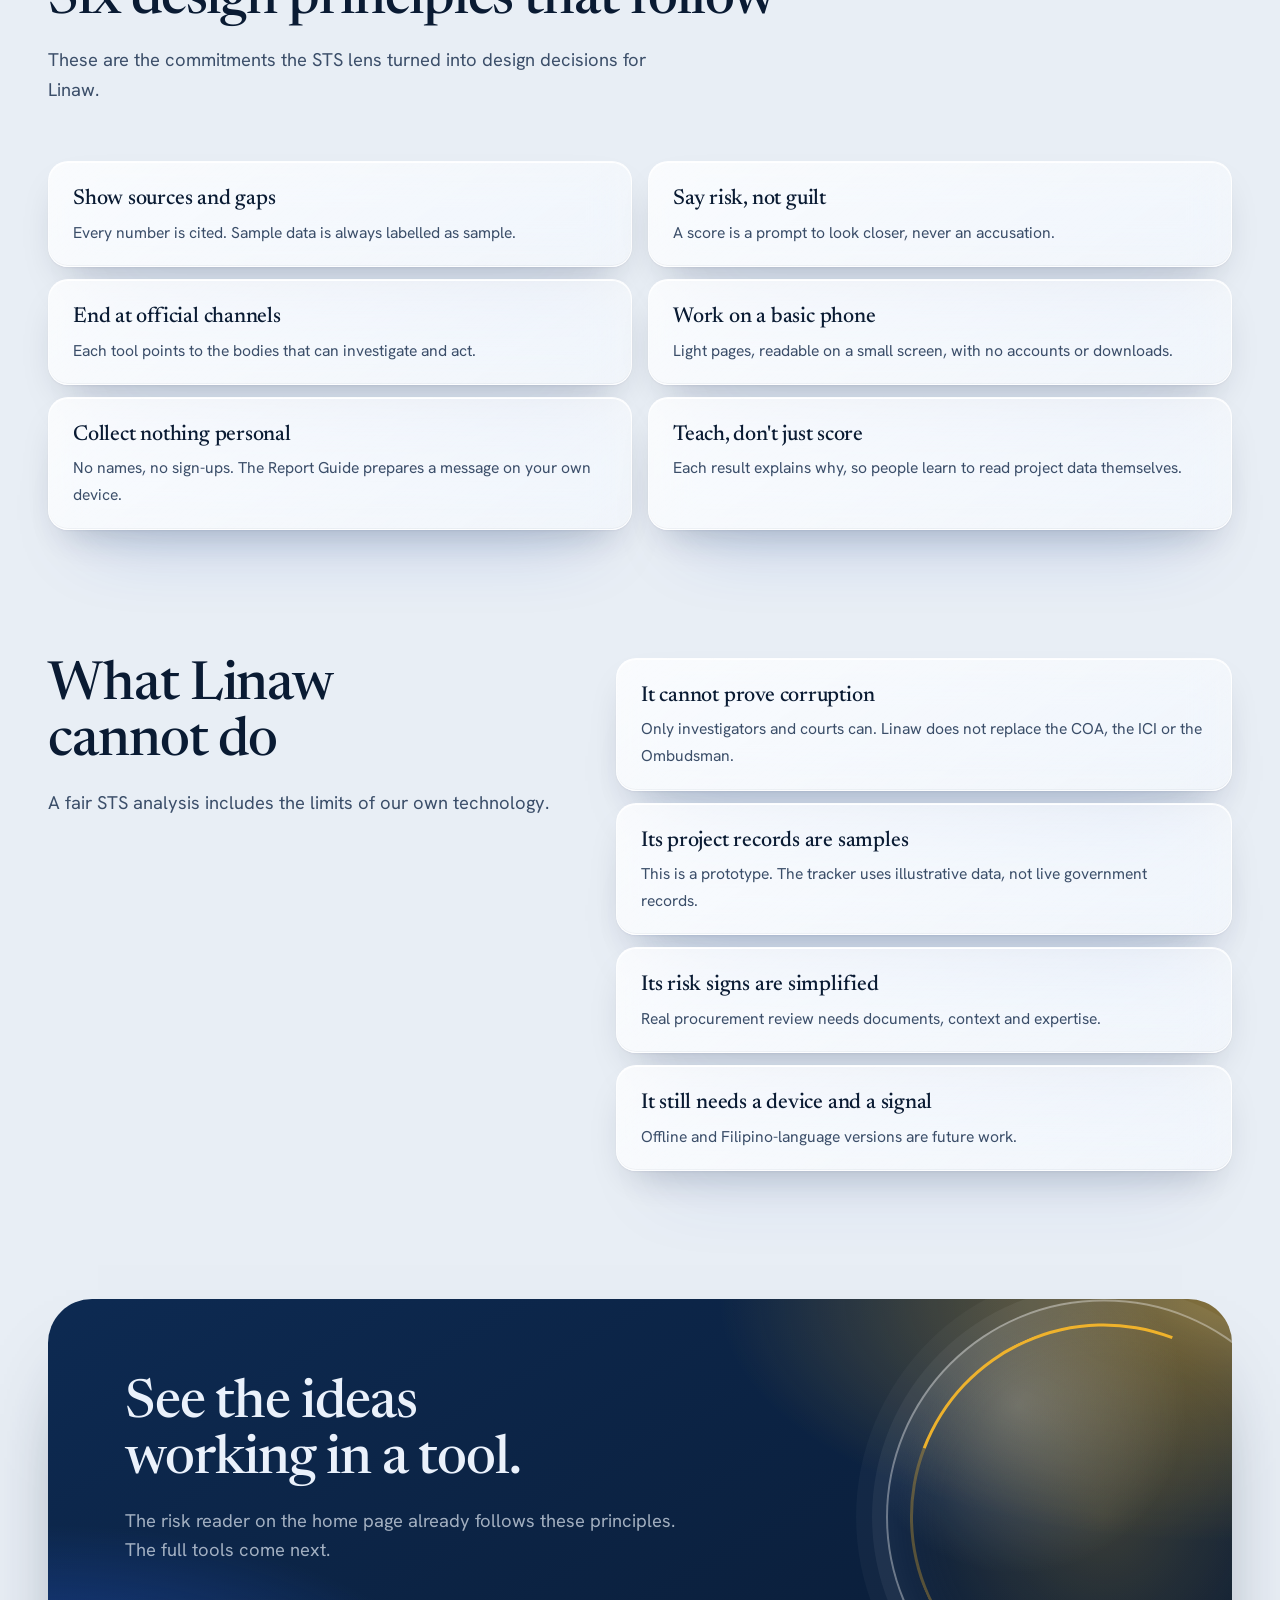
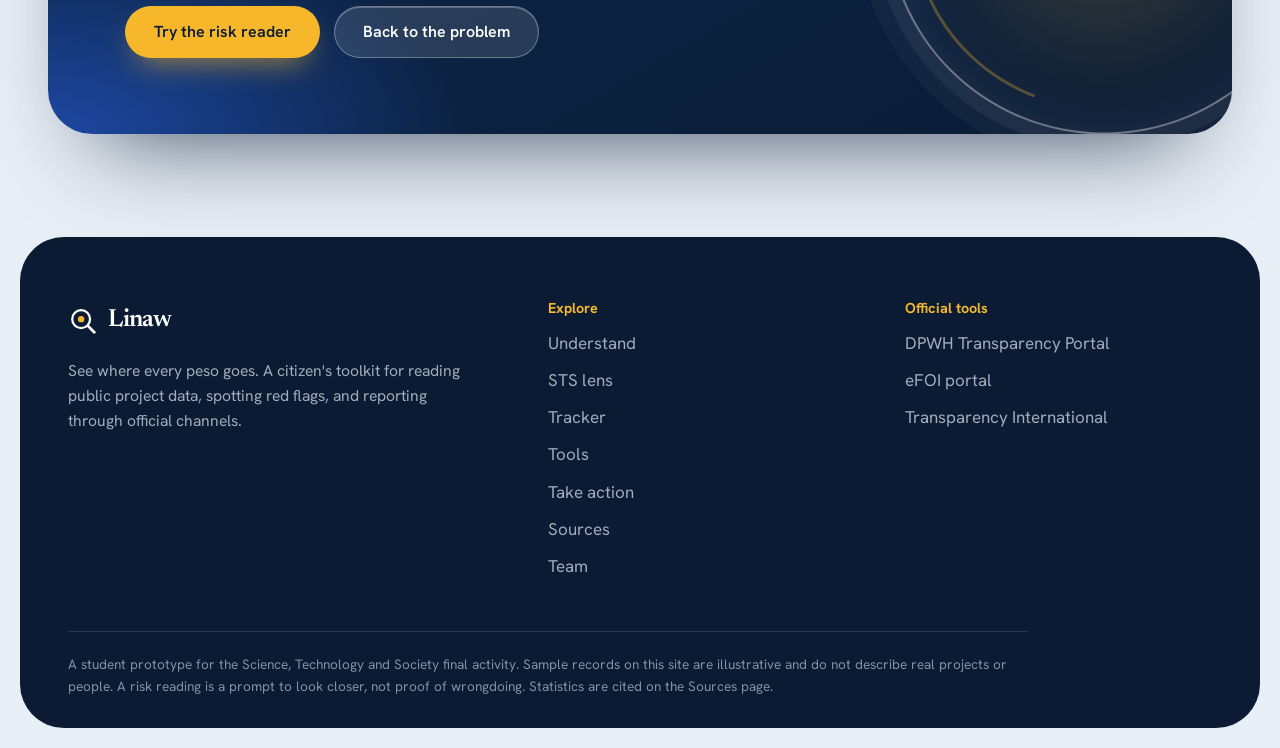
==== commit 08badde9: "Add final pages and corrections" ====
--- a/sts.html
+++ b/sts.html
@@ -104,7 +104,7 @@
             <div class="concept__head"><h3>Public participation in science and technology</h3><span>Citizens as contributors</span></div>
             <div class="concept__grid">
               <div><h4>The idea</h4><p>People without formal expertise can contribute real knowledge, especially about their own communities, when a system is designed to receive it.</p></div>
-              <div><h4>In the flood control case</h4><p>More than 20,000 reports arrived in three months. Reports could include photo or video proof and returned a reference number for tracking. The portal lets users tag a project as completed, defective, duplicate, unfinished or ghost.</p><cite class="src">Inquirer. PhilSTAR Life</cite></div>
+              <div><h4>In the flood control case</h4><p>More than 20,000 reports arrived in three months. A report could run to 5,000 characters, name and contact details were optional, photo or video proof could be attached, and each report returned a reference number for tracking.</p><cite class="src">Inquirer. PhilSTAR Life. Presidential Communications Office</cite></div>
               <div><h4>How Linaw responds</h4><p>The Report Guide teaches what makes a report useful: the place, the date, a photo, and exactly what looks wrong.</p></div>
             </div>
           </article>
@@ -122,7 +122,7 @@
             <div class="concept__head"><h3>Ethics, risk and responsibility</h3><span>Who could be harmed?</span></div>
             <div class="concept__grid">
               <div><h4>The idea</h4><p>Tools that score or flag projects and people can cause harm when they are wrong. Responsible design asks who could be hurt, and how mistakes are handled.</p></div>
-              <div><h4>In the flood control case</h4><p>Cases are still before the courts and those accused are presumed innocent. The Palace itself urged citizens not to lie in reports submitted to the public site. Personal information is also protected by the Data Privacy Act of 2012.</p><cite class="src">Inquirer. Republic Act 10173</cite></div>
+              <div><h4>In the flood control case</h4><p>Cases are still before the courts and those accused are presumed innocent. The Palace urged citizens to report responsibly and warned that prank or malicious reports would undermine the public site. Personal information is also protected by the Data Privacy Act of 2012.</p><cite class="src">Presidential Communications Office. Republic Act 10173</cite></div>
               <div><h4>How Linaw responds</h4><p>Linaw says risk, not guilt. It names no people, collects no personal data, and sends users to official channels.</p></div>
             </div>
           </article>
--- a/css/styles.css
+++ b/css/styles.css
@@ -1132,7 +1132,7 @@
 .err { color: #a3222c; font-size: 0.86rem; font-weight: 600; min-height: 1.2em; }
 .draft { white-space: pre-wrap; padding: 20px 22px; border-radius: 18px; background: #fff; border: 1px solid rgba(10, 27, 51, 0.12); font: 500 0.95rem/1.65 var(--font-ui); color: var(--ink); max-height: 380px; overflow: auto; }
 .channels { display: grid; grid-template-columns: repeat(2, minmax(0, 1fr)); gap: 14px; margin-top: 8px; }
-.channel { padding: 20px 22px; border-radius: 22px; display: grid; gap: 4px; }
+.channel { padding: 20px 22px; border-radius: 22px; display: grid; gap: 4px; align-content: start; }
 .channel b { font-family: var(--font-display); font-size: 1.3rem; font-weight: 500; letter-spacing: -0.01em; }
 .channel p { font-size: 0.93rem; color: var(--ink-soft); }
 .channel a { font-weight: 700; font-size: 0.93rem; color: var(--blue); text-underline-offset: 4px; }
@@ -1161,3 +1161,94 @@
 .signs li b em { flex: none; font-style: normal; font-size: 0.78rem; padding: 2px 9px; border-radius: 99px; background: rgba(246, 183, 43, 0.3); color: #6a4a00; height: fit-content; }
 .signs li span { display: block; margin-top: 3px; font-size: 0.88rem; color: var(--ink-soft); line-height: 1.45; }
 @media (max-width: 1020px) { .detect { grid-template-columns: 1fr; } .signs { position: relative; top: 0; } }
+
+/* =========================================================
+   FINAL PAGES: Action, Sources, Team
+   ========================================================= */
+.steps--4 { grid-template-columns: repeat(4, minmax(0, 1fr)); }
+.steps--4::before { right: 12%; }
+@media (max-width: 1100px) { .steps--4 { grid-template-columns: 1fr; } .steps--4::before { right: auto; } }
+
+/* channel chooser */
+.choose { padding: clamp(22px, 3vw, 34px); border-radius: 30px; margin-bottom: 26px; }
+.choose h3 { font-size: clamp(1.5rem, 2.4vw, 2rem); }
+.choose__btns { display: flex; flex-wrap: wrap; gap: 8px; margin: 18px 0; }
+.choose__out { padding: 20px 24px; border-radius: 20px; background: rgba(26, 71, 184, 0.07); border: 1px solid rgba(26, 71, 184, 0.14); min-height: 7.5rem; }
+.choose__out b { display: block; font-family: var(--font-display); font-size: 1.55rem; font-weight: 500; letter-spacing: -0.01em; margin-bottom: 4px; }
+.choose__out p { color: var(--ink-soft); max-width: 44rem; }
+.choose__out a { display: inline-block; margin-top: 10px; font-weight: 700; color: var(--blue); text-underline-offset: 4px; }
+.channel .for { font-size: 0.8rem; font-weight: 700; color: var(--blue); }
+.channels--3 { grid-template-columns: repeat(3, minmax(0, 1fr)); }
+@media (max-width: 1020px) { .channels--3 { grid-template-columns: repeat(2, minmax(0, 1fr)); } }
+@media (max-width: 640px) { .channels--3 { grid-template-columns: 1fr; } }
+.checklist { display: grid; gap: 8px; padding: clamp(20px, 3vw, 30px); border-radius: 28px; max-width: 760px; }
+.checklist h3 { font-size: 1.6rem; margin-bottom: 6px; }
+.trio--2 p { color: var(--ink-soft); }
+
+/* sources */
+.srcgrp { margin-top: clamp(32px, 4vw, 48px); }
+.srcgrp h3 { font-size: clamp(1.5rem, 2.4vw, 2rem); margin-bottom: 4px; }
+.srcgrp > p { color: var(--ink-soft); margin-bottom: 16px; max-width: 44rem; font-size: 0.98rem; }
+.srclist { list-style: none; margin: 0; padding: 0; display: grid; gap: 8px; }
+.srcitem { display: grid; grid-template-columns: 6rem minmax(0, 1fr); gap: 16px; align-items: start; padding: 16px 20px; border-radius: 18px; background: rgba(255, 255, 255, 0.62); border: 1px solid rgba(255, 255, 255, 0.9); box-shadow: 0 10px 24px -18px rgba(10, 27, 51, 0.35); transition: transform 0.3s var(--ease), background 0.2s; }
+.srcitem:hover { background: #fff; transform: translateX(4px); }
+.srcitem .kind { justify-self: start; padding: 3px 11px; border-radius: 99px; font: 700 0.74rem/1.5 var(--font-ui); background: rgba(26, 71, 184, 0.1); color: var(--blue); }
+.srcitem .kind--news { background: rgba(10, 27, 51, 0.07); color: var(--ink-soft); }
+.srcitem .kind--check { background: rgba(246, 183, 43, 0.3); color: #6a4a00; }
+.srcitem b { font-weight: 700; }
+.srcitem a { color: var(--ink); text-underline-offset: 3px; text-decoration-color: rgba(26, 71, 184, 0.45); word-break: break-word; }
+.srcitem a:hover { color: var(--blue); }
+.srcitem small { display: block; margin-top: 3px; font-size: 0.84rem; color: var(--ink-soft); }
+.road { display: grid; grid-template-columns: repeat(3, minmax(0, 1fr)); gap: 16px; }
+.rcard { padding: 26px 26px 28px; border-radius: 26px; display: flex; flex-direction: column; gap: 10px; transition: transform 0.4s var(--ease); }
+.rcard:hover { transform: translateY(-5px); }
+.rcard h3 { font-size: 1.5rem; }
+.rcard p { color: var(--ink-soft); font-size: 0.98rem; }
+.rcard .challenge { margin-top: auto; padding-top: 14px; border-top: 1px solid rgba(10, 27, 51, 0.1); font-size: 0.86rem; }
+.rcard .challenge b { color: var(--blue); }
+@media (max-width: 960px) { .road { grid-template-columns: 1fr; } }
+@media (max-width: 560px) { .srcitem { grid-template-columns: 1fr; gap: 8px; } }
+
+/* team */
+.ph { background: rgba(246, 183, 43, 0.4); border-radius: 6px; padding: 0 6px; font-weight: 600; -webkit-box-decoration-break: clone; box-decoration-break: clone; }
+.detailsbox { padding: clamp(22px, 3vw, 34px); border-radius: 30px; max-width: 820px; }
+.detailsbox .rows div { grid-template-columns: 10em minmax(0, 1fr); }
+.detailsbox .rows div:first-child { border-top: 0; }
+.people { display: grid; grid-template-columns: repeat(3, minmax(0, 1fr)); gap: 16px; }
+.person { padding: 28px 26px 30px; border-radius: 28px; transition: transform 0.4s var(--ease); }
+.person:hover { transform: translateY(-5px); }
+.avatar { width: 64px; height: 64px; border-radius: 50%; display: grid; place-items: center; margin-bottom: 18px; background: linear-gradient(145deg, var(--ink), var(--blue)); color: #fff; font-family: var(--font-display); font-size: 1.7rem; font-weight: 600; box-shadow: 0 14px 26px -12px rgba(10, 27, 51, 0.6), 0 0 0 5px rgba(255, 255, 255, 0.7); }
+.person h3 { font-size: 1.5rem; }
+.person .role { margin-top: 4px; font-weight: 700; font-size: 0.88rem; color: var(--blue); }
+.person p { margin-top: 10px; color: var(--ink-soft); font-size: 0.95rem; }
+@media (max-width: 960px) { .people { grid-template-columns: 1fr; } }
+
+.root { max-width: 340px; margin: 0 auto 36px; text-align: center; padding: 20px 24px; border-radius: 24px; position: relative; }
+.root::after { content: ""; position: absolute; left: 50%; top: 100%; width: 2px; height: 36px; background: rgba(26, 71, 184, 0.4); }
+.root b { display: block; font-family: var(--font-display); font-size: 1.7rem; font-weight: 600; }
+.root span { font-size: 0.9rem; color: var(--ink-soft); }
+.smap { position: relative; display: grid; grid-template-columns: repeat(4, minmax(0, 1fr)); gap: 16px; padding-top: 36px; border-top: 2px solid rgba(26, 71, 184, 0.4); }
+.stage { position: relative; display: grid; gap: 10px; align-content: start; }
+.stage::before { content: ""; position: absolute; left: 50%; top: -36px; width: 2px; height: 36px; background: rgba(26, 71, 184, 0.4); }
+.stage__name { text-align: center; font: 700 0.95rem/1 var(--font-ui); padding: 10px 14px; border-radius: 99px; background: var(--ink); color: #fff; width: fit-content; justify-self: center; }
+.stage:nth-child(2) .stage__name { background: var(--blue); }
+.stage:nth-child(3) .stage__name { background: var(--gold); color: var(--ink); }
+.stage:nth-child(4) .stage__name { background: var(--ink-soft); }
+.snode { padding: 16px 18px 18px; border-radius: 20px; }
+.snode b { display: block; font-family: var(--font-display); font-size: 1.2rem; font-weight: 500; letter-spacing: -0.01em; }
+.snode span { display: block; margin-top: 2px; font-size: 0.86rem; color: var(--ink-soft); line-height: 1.4; }
+.snode ul { margin: 8px 0 0; padding-left: 18px; font-size: 0.84rem; color: var(--ink-soft); display: grid; gap: 2px; }
+@media (max-width: 1020px) {
+  .smap { grid-template-columns: repeat(2, minmax(0, 1fr)); border-top: 0; padding-top: 0; }
+  .stage::before, .root::after { display: none; }
+  .root { margin-bottom: 20px; }
+}
+@media (max-width: 600px) { .smap { grid-template-columns: 1fr; } }
+
+@media print {
+  .site-header, .site-footer, .page-ring, .jump, .cta, .progress, .noprint, body::before, body::after { display: none !important; }
+  body { background: #fff; }
+  .glass { backdrop-filter: none; box-shadow: none; border: 1px solid #ccc; background: #fff; }
+  .page-hero { padding-top: 20px; }
+  [data-focus] { opacity: 1 !important; filter: none !important; }
+}
